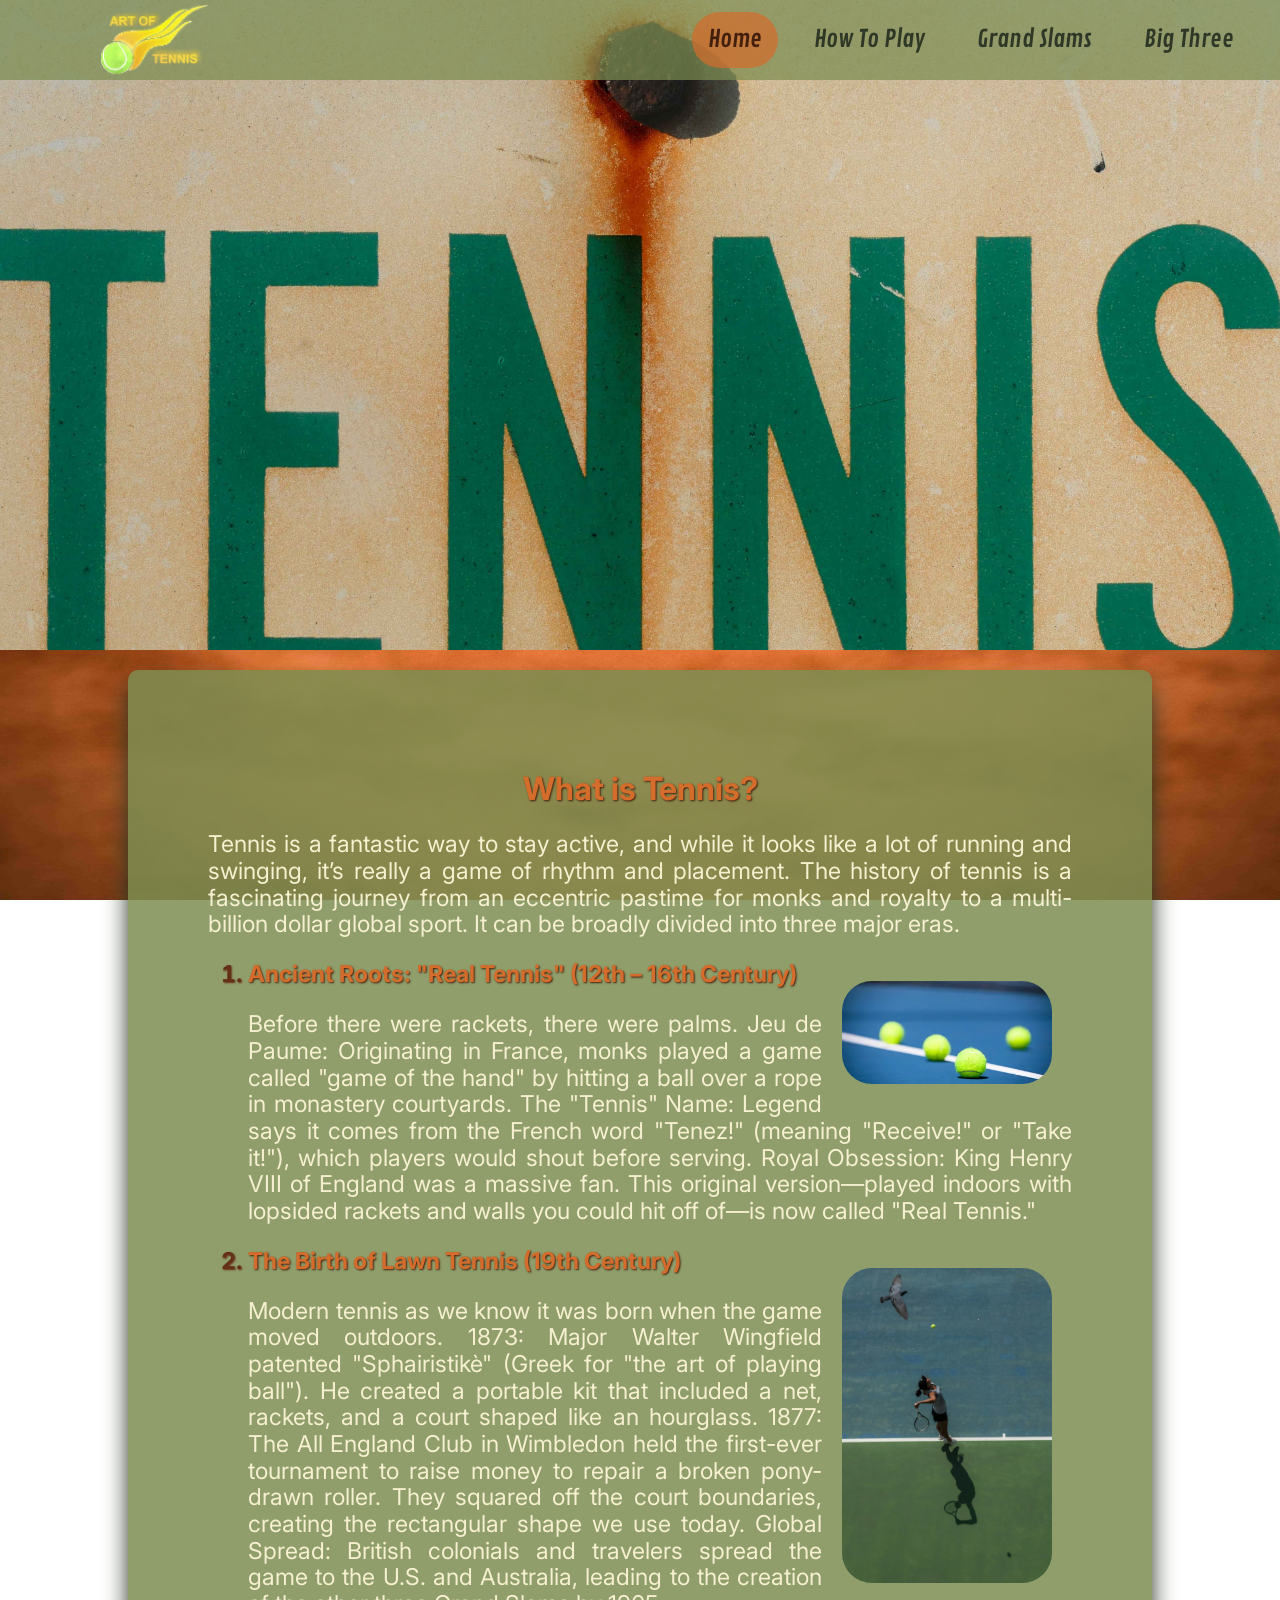
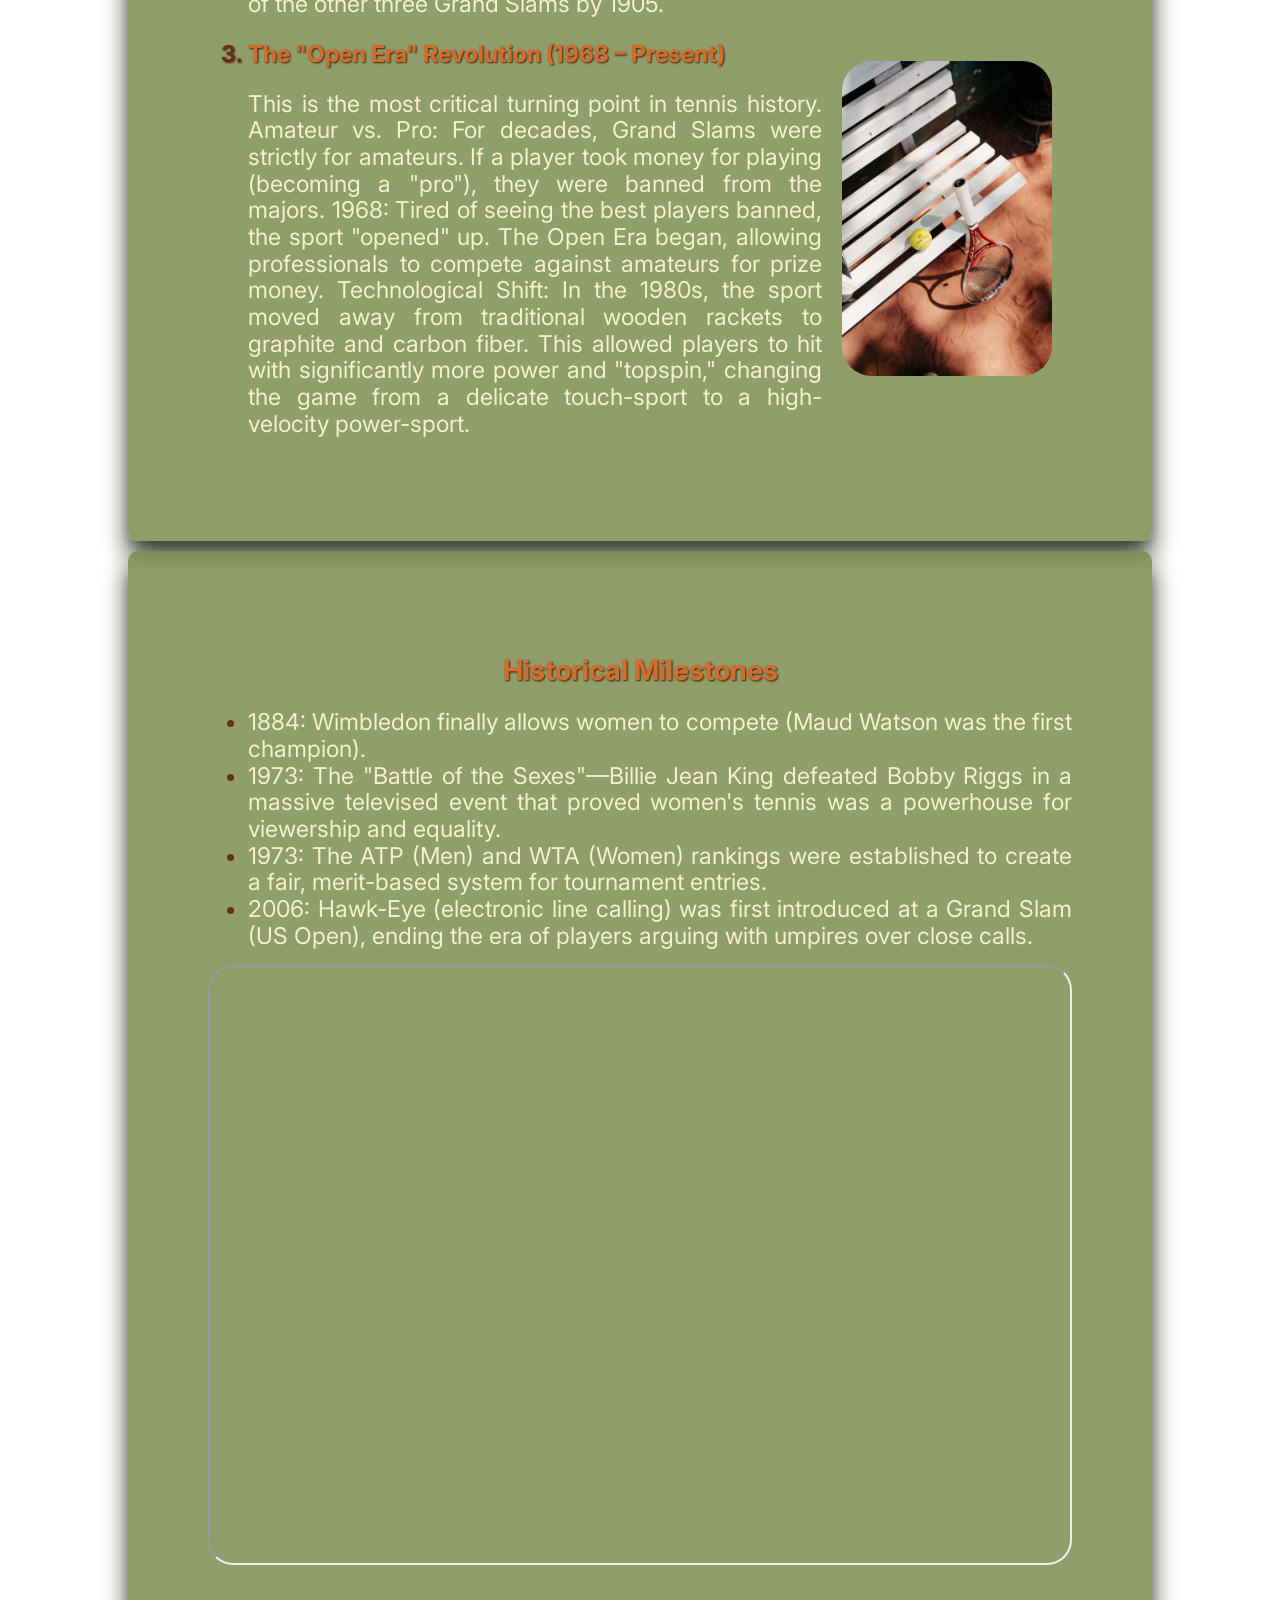
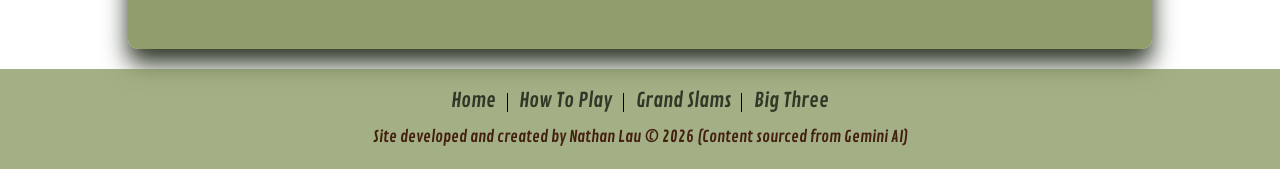
==== index.html @ 4ae300eb "changed my parallax images for index2, how to play and how to play2, changed the sizing of my logo a" ====
<!DOCTYPE html>
<html lang="en">
<head>
    <meta charset="UTF-8">
    <meta name="viewport" content="width=device-width, initial-scale=1.0">
    <title>Art of Tennis</title>
    <link rel="stylesheet" href="style.css">
    <link rel="stylesheet" href="normalize.css">
    <meta name="viewport" content="width=device-width, initial-scale=1">
<link rel="stylesheet" href="https://cdnjs.cloudflare.com/ajax/libs/font-awesome/4.7.0/css/font-awesome.min.css">
<script src="responsive_nav.js"></script>
</head>
<body>
<div class="parallax_index">
 <!-- This is my responsive navigation bar -->
<div class="topnav" id="myTopnav">
    <img src="images/art_of_tennis.png" title="Art of Tennis" alt="Art of Tennis">
  <a href="big_three.html">Big Three</a>
  <a href="grand_slam.html">Grand Slams</a>
  <a href="how_to_play.html">How To Play</a>
  <a href="index.html" class="active">Home</a>
  <a href="javascript:void(0);" class="icon" onclick="myFunction()">
    <i class="fa fa-bars"></i>
  </a>
</div>
</div>
<!-- This closes off my navigation bar -->
<div class="parallax_index2">
<div class="main_content">
    <h1>What is Tennis?</h1>

<p>Tennis is a fantastic way to stay active, and while it looks like a lot of running and swinging, it’s really a game of rhythm and placement. The history of tennis is a fascinating journey from an eccentric pastime for monks and royalty to a multi-billion dollar global sport. It can be broadly divided into three major eras.</p>

<ol>
<li><strong> Ancient Roots: "Real Tennis" (12th – 16th Century)</strong>
  <img src="images/tennis_balls.jpg" alt="clay tennis" title="clay tennis" class="float_right_img">
<p>Before there were rackets, there were palms.
Jeu de Paume: Originating in France, monks played a game called "game of the hand" by hitting a ball over a rope in monastery courtyards.
The "Tennis" Name: Legend says it comes from the French word "Tenez!" (meaning "Receive!" or "Take it!"), which players would shout before serving.
Royal Obsession: King Henry VIII of England was a massive fan. This original version—played indoors with lopsided rackets and walls you could hit off of—is now called "Real Tennis."</p></li>
<li><strong>The Birth of Lawn Tennis (19th Century)</strong>
  <img src="images/serving_with_bird_in_frame.jpg" alt="serving with bird in frame" title="serving with bird in frame" class="float_right_img">
<p>Modern tennis as we know it was born when the game moved outdoors.
1873: Major Walter Wingfield patented "Sphairistikè" (Greek for "the art of playing ball"). He created a portable kit that included a net, rackets, and a court shaped like an hourglass.
1877: The All England Club in Wimbledon held the first-ever tournament to raise money to repair a broken pony-drawn roller. They squared off the court boundaries, creating the rectangular shape we use today.
Global Spread: British colonials and travelers spread the game to the U.S. and Australia, leading to the creation of the other three Grand Slams by 1905.</p></li>
<li><strong>The "Open Era" Revolution (1968 – Present)</strong>
  <img src="images/tennis_racquet_on_bench.jpg" alt="tennis racquet on bench" title="tennis racquet on bench" class="float_right_img">
<p>This is the most critical turning point in tennis history.
Amateur vs. Pro: For decades, Grand Slams were strictly for amateurs. If a player took money for playing (becoming a "pro"), they were banned from the majors.
1968: Tired of seeing the best players banned, the sport "opened" up. The Open Era began, allowing professionals to compete against amateurs for prize money.
Technological Shift: In the 1980s, the sport moved away from traditional wooden rackets to graphite and carbon fiber. This allowed players to hit with significantly more power and "topspin," changing the game from a delicate touch-sport to a high-velocity power-sport.</p></li>
</ol>
</div>
<div class="main_content">
<h2>Historical Milestones</h2>
<ul>
<li>1884: Wimbledon finally allows women to compete (Maud Watson was the first champion).</li>
<li>1973: The "Battle of the Sexes"—Billie Jean King defeated Bobby Riggs in a massive televised event that proved women's tennis was a powerhouse for viewership and equality.</li>
<li>1973: The ATP (Men) and WTA (Women) rankings were established to create a fair, merit-based system for tournament entries.</li>
<li>2006: Hawk-Eye (electronic line calling) was first introduced at a Grand Slam (US Open), ending the era of players arguing with umpires over close calls.</li>
</ul>





<iframe src="https://www.youtube.com/embed/PWM6v7XLyeg?si=qbBlyLU2C3SnvTPN" title="YouTube video player" allow="accelerometer; autoplay; clipboard-write; encrypted-media; gyroscope; picture-in-picture; web-share" referrerpolicy="strict-origin-when-cross-origin" allowfullscreen></iframe>



</div>

<footer>
<!-- This is my footer -->
  <a href="index.html">Home </a>|
  <a href="how_to_play.html">How To Play </a>|
  <a href="grand_slam.html">Grand Slams </a>|
  <a href="big_three.html">Big Three</a>
  <p>Site developed and created by Nathan Lau &copy; 2026 (Content sourced from Gemini AI)</p>
  </footer>
  <!-- This closes off my footer -->
   </div>
</body>
</html>
---- style.css ----
@import url('https://fonts.googleapis.com/css2?family=Inter:ital,opsz,wght@0,14..32,100..900;1,14..32,100..900&display=swap');
@import url('https://fonts.googleapis.com/css2?family=Contrail+One&display=swap');


/* sets a margin on the body */
body {
  margin: 0;
}

/* sets a colour, aligns text to the centre and gives a text shadow */
h1,h2{
    color:  hsl(23, 66%, 50%);
    text-align: center;
    text-shadow: 1px 1px 2px #431F0e;
}

/* colours the p and li tags and sizes them */
p,li{
  color: hsl(51, 69%, 89%);
  font-size: clamp(1rem, calc(1.5vw + 0.25rem), 1.5rem);
}

/* sets the size of h1 tags */
h1{
  font-size: clamp(2rem, calc(2vw + 0.75rem), 2.25rem);
}

/* sets the size of h2 tags */
h2{
  font-size: clamp(1.5rem, calc(1.75vw + 0.5rem), 1.75rem);
}

/* sets a colour and gives a text shadow */
strong{
  color:  hsl(23, 66%, 50%);
  text-shadow: 1px 1px 2px #431F0e;
}
 
/* Marker selects only the numbers/dots and styles them */
li::marker {
  font-weight: bold;
  color:  hsl(19, 63%, 24%);
  text-shadow: 1px 1px 2px hsl(19, 63%, 24%); 
}

/* floats the img to the right and sets a height, width, border radius and padding */
.float_right_img{
  float: right;
  height: auto;
  width: 250px;
  border-radius: 50px;
  padding: 20px;
}

/* top parallax on the page */
.parallax_how_to_play {
  /* The image used */
  background-image: url("images/tennis_ball_on_clay.jpg");

  /* Set a specific height */
  height: 900px; 

  /* Create the parallax scrolling effect */
  background-attachment: fixed;
  background-position: center;
  background-repeat: no-repeat;
  background-size: cover;
}

/* parallax behind the main content */
.parallax_how_to_play2 {
  /* The image used */
  background-image: url("images/clay_courts.jpg");

  /* Set a specific height */
  min-height: 800px; 

  /* Create the parallax scrolling effect */
  background-attachment: fixed;
  background-position: center;
  background-repeat: no-repeat;
  background-size: cover;
  padding-top: 20px;
}

/* top parallax on the page */
.parallax_index {
  /* The image used */
  background-image: url("images/tennis.jpg");

  /* Set a specific height */
  height: 900px; 

  /* Create the parallax scrolling effect */
  background-attachment: fixed;
  background-position: center;
  background-repeat: no-repeat;
  background-size: cover;
}

/* parallax behind the main content */
.parallax_index2 {
  /* The image used */
  background-image: url("images/clay_tennis.jpg");

  /* Set a specific height */
  min-height: 800px; 

  /* Create the parallax scrolling effect */
  background-attachment: fixed;
  background-position: center;
  background-repeat: no-repeat;
  background-size: cover;
  padding-top: 20px;
}

/* the main content, sets a width, font, padding, box shadow, margin */
.main_content{
    width: 80%;
    font-family: "Inter", sans-serif;
    box-sizing: border-box;
   	max-width: 1114px; 
    overflow: hidden;
    padding: min(5em, 8%);
    background-color: hsl(77, 27%, 44%, 0.85);
    box-shadow: #2f3827 0px 15px 25px, rgba(0, 0, 0, 0.05) 0px 5px 10px;
    border-radius: 10px;
    text-align: justify;
    margin: auto;
    margin-bottom: 10px;
}

/* My navigation bar */
.topnav {
  overflow: hidden;
  padding: 0px 20px 0px 0px;
  background-color: hsl(77, 27%, 44%, 0.7);
}

/* my hyperlinks in my navigation bar which have font size, padding, borders */
.topnav a {
  float: right;
  display: block;
  color: #2f3827;
  text-align: center;
  padding: 14px 16px;
  text-decoration: none;
  font-size: 24px;
  margin: 12px 10px;
  border-radius: 30px;
  font-family: "Contrail One", sans-serif;
}

/* changes the background colour of the nav bar links and colour of the text when hovered over */
.topnav a:hover {
  background-color: hsl(213, 78%, 72%, 0.7);
  color: #10234a;
}

/* changes the background colour of the nav bar links and colour of the text when being the current tab the user is on */
.topnav a.active {
  background-color: hsl(23, 66%, 50%, 0.7);
  color: #431F0e;
}

.topnav .icon {
  display: none;
}

/* my logo */
.topnav img{
    float: left;
    height: 80px;
    width: auto;
    padding: 1px 0px 1px 0px;
    margin: 0% 0% 0% 8%;
}

/* my footer which contains hyperlinks and text */
footer{
    text-align: center;
    font-size: 20px;
    padding: 20px;
    height: 100px;
    background-color: hsl(77, 27%, 44%, 0.7);
    margin-top: 20px;
}

/* colours my hyperlinks and removes the underline */
footer a{
    color: #2f3827;
    text-decoration: none;
    padding: 5px;
    font-family: "Contrail One", sans-serif;
}

/* makes the hyperlinks display differently when hovered over */
footer a:hover{
    color: #10234a;
    background-color: hsl(213, 78%, 72%, 0.7);
    border-radius: 25px;
}

/* changes the colour of the p tags in the footer */
footer p{
    font-size: 16px;
    color: #431f0e;
    font-family: "Contrail One", sans-serif;
}

/* sets the width and height of my iframes */
iframe{
    width: 100%;
    height: 600px;
    border-radius: 25px;
}

* {box-sizing:border-box}

/* Slideshow container */
.slideshow-container {
  width: 100%;
  position: relative;
  margin: auto;
}

/* sets height and width of my image slideshow */
.slideshow-container img{
  height: 600px;
  width: 100%;
  object-fit: cover;
}

/* Hide the images by default */
.mySlides {
  display: none;
}

/* Next & previous buttons */
.prev, .next {
  cursor: pointer;
  position: absolute;
  top: 50%;
  width: auto;
  margin-top: -22px;
  padding: 16px;
  color: white;
  font-weight: bold;
  font-size: 18px;
  transition: 0.6s ease;
  border-radius: 0 3px 3px 0;
  user-select: none;
}

/* Position the "next button" to the right */
.next {
  right: 0;
  border-radius: 3px 0 0 3px;
}

/* On hover, add a black background color with a little bit see-through */
.prev:hover, .next:hover {
  background-color: rgba(0,0,0,0.8);
}

/* Caption text */
.text {
  color: #f2f2f2;
  font-size: 15px;
  padding: 8px 12px;
  position: absolute;
  bottom: 8px;
  width: 100%;
  text-align: center;
}

/* Number text (1/3 etc) */
.numbertext {
  color: #f2f2f2;
  font-size: 12px;
  padding: 8px 12px;
  position: absolute;
  top: 0;
}

/* The dots/bullets/indicators */
.dot {
  cursor: pointer;
  height: 15px;
  width: 15px;
  margin: 0 2px;
  background-color: #bbb;
  border-radius: 50%;
  display: inline-block;
  transition: background-color 0.6s ease;
}

.active, .dot:hover {
  background-color: #717171;
}

/* Fading animation */
.fade {
  animation-name: fade;
  animation-duration: 1.5s;
}

@keyframes fade {
  from {opacity: .4}
  to {opacity: 1}
}

@media screen and (max-width: 1500px) and (min-width: 1400px){
  /* makes the top parallax smaller to show the word tennis on a smaller screen */
.parallax_index{
  width: 100%;
  height: 800px;
  background-position: top;
  background-size: contain;
  background-repeat: no-repeat;
}

}

@media screen and (max-width: 1400px) and (min-width: 1000px){
  /* makes the top parallax smaller to show the word tennis on a smaller screen */
  .parallax_index{
  width: 100%;
  height: 650px;
  background-position: top;
  background-size: contain;
  background-repeat: no-repeat;
}

}

@media screen and (max-width: 1000px) and (min-width: 800px){
  /* makes the iframe smaller to fit on a smaller screen */
    iframe{
        width: 100%;
        height: 600px;
    }
    /* makes the top parallax smaller to show the word tennis on a smaller screen */
    .parallax_index{
  width: 100%;
  height: 500px;
  background-position: top;
  background-size: contain;
  background-repeat: no-repeat;
}

/* Changes the sizing of the images */
.float_right_img{
  float: right;
  height: auto;
  width: 200px;
  border-radius: 25px;
  padding: 10px;
}
}

@media screen and (max-width: 800px) {
      /* This makes room for the logo at the top */
.topnav a:first-of-type{
    margin-top: 100px;
}
  .topnav.responsive {position: relative;}
  .topnav.responsive .icon {
    position: absolute;
    right: 0;
    top: 0;
  }
  .topnav a:not(:first-child) {display: none;}
  .topnav a.icon {
    float: right;
    display: block;
  }
  .topnav.responsive a {
    float: none;
    display: block;
    text-align: left;
  }
  
  /* lines up the logo with hyperlinks in hamburger menu */
  .topnav img{
    margin: 2%;
}

/* makes the iframe smaller to fit on a smaller screen */
iframe{
    width: 100%;
    height: 300px;
}

/* makes the top parallax smaller to show the word tennis on a smaller screen */
.parallax_index{
  width: 100%;
  height: 350px;
  background-position: top;
  background-size: contain;
  background-repeat: no-repeat;
}

/* makes the top parallax smaller to show on a smaller screen */
.parallax_how_to_play{
  width: 100%;
  height: 350px;
  background-position: top;
  background-size: contain;
  background-repeat: no-repeat;
}

/* Changes the sizing of the images */
.float_right_img{
  float: right;
  height: auto;
  width: 150px;
  border-radius: 25px;
  padding: 10px;
}
}
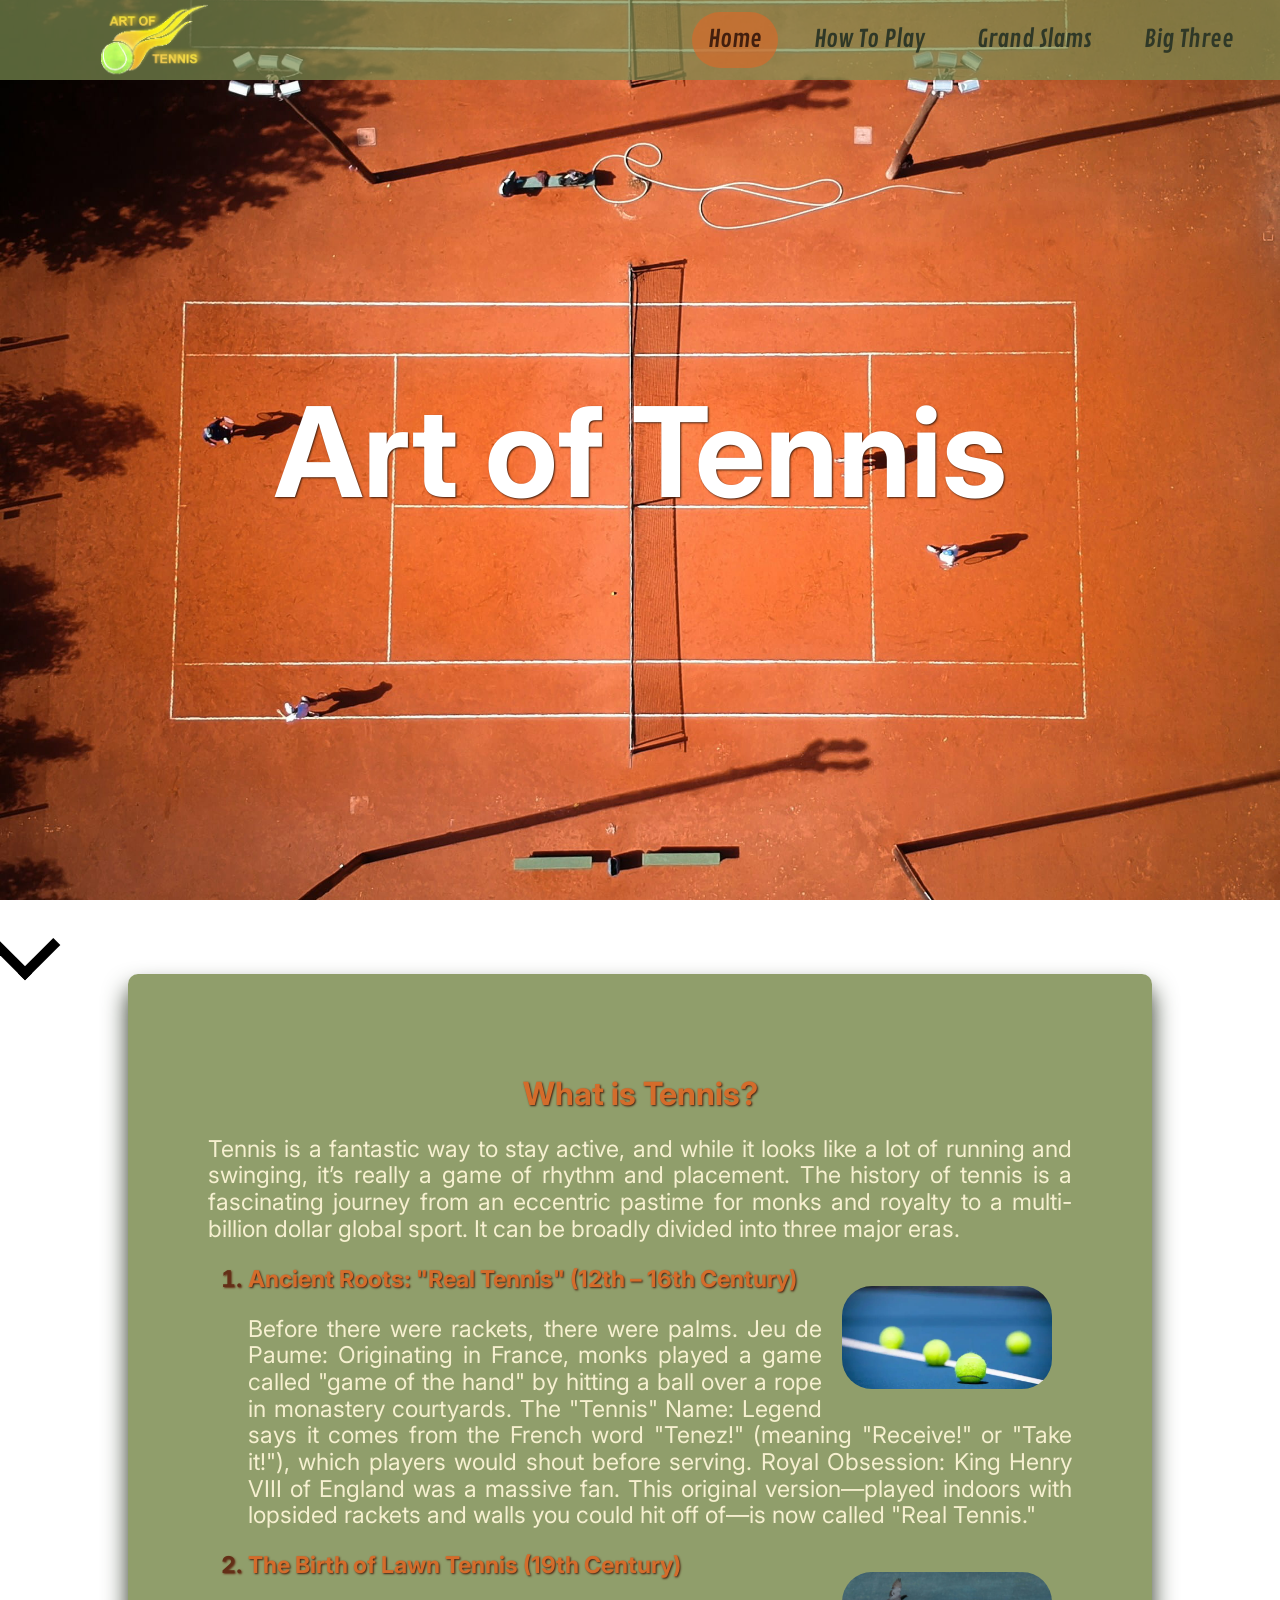
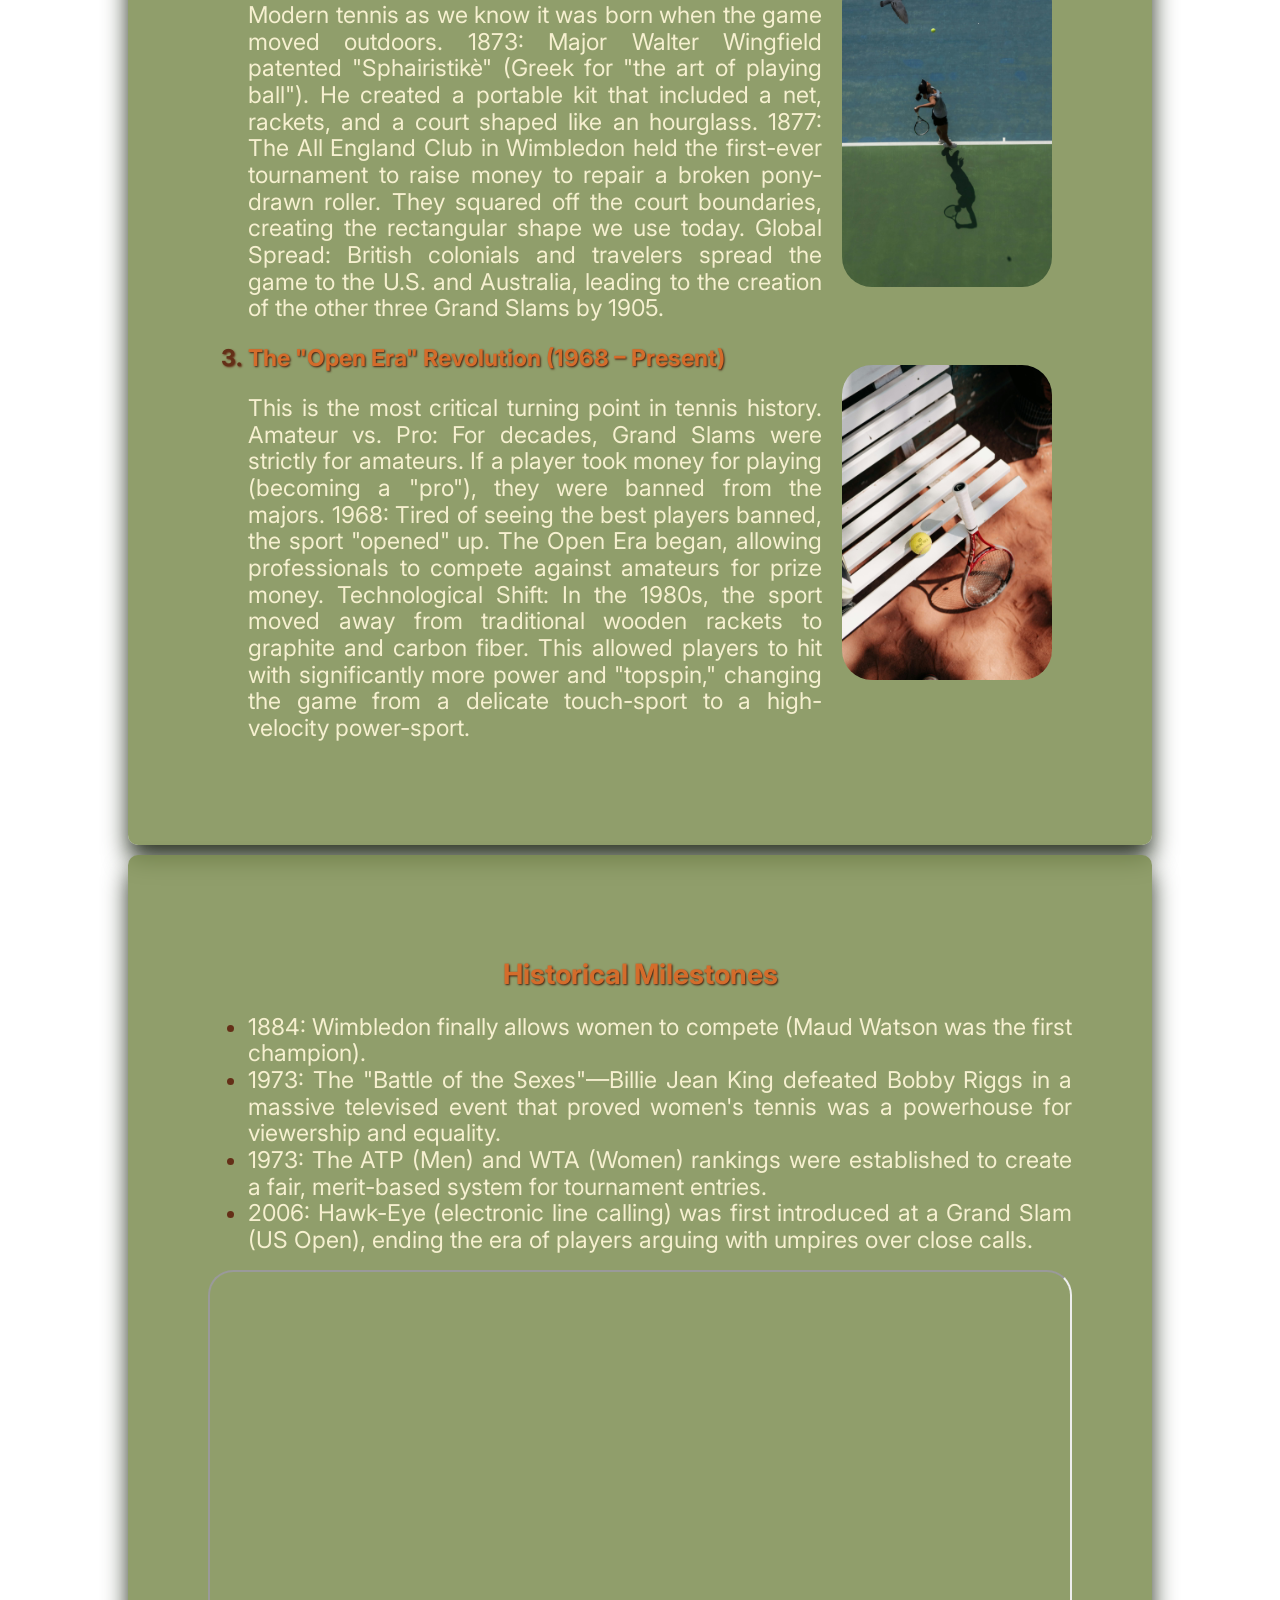
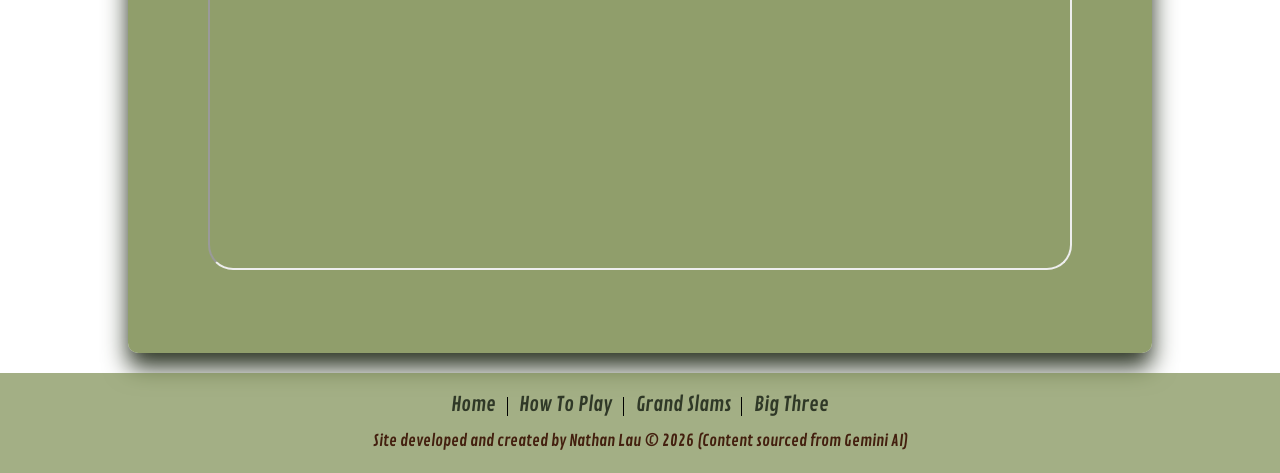
==== commit f330c339: "changed index top parallax, added text over both top parallaxes, added a downwards arrow but needs t" ====
--- a/index.html
+++ b/index.html
@@ -23,10 +23,13 @@
     <i class="fa fa-bars"></i>
   </a>
 </div>
+<div class="parallax_text_art_of_tennis"><h1>Art of Tennis</h1></div>
 </div>
 <!-- This closes off my navigation bar -->
 <div class="parallax_index2">
+   <i class="arrow down"></i>
 <div class="main_content">
+ 
     <h1>What is Tennis?</h1>
 
 <p>Tennis is a fantastic way to stay active, and while it looks like a lot of running and swinging, it’s really a game of rhythm and placement. The history of tennis is a fascinating journey from an eccentric pastime for monks and royalty to a multi-billion dollar global sport. It can be broadly divided into three major eras.</p>
--- a/style.css
+++ b/style.css
@@ -5,6 +5,18 @@
 /* sets a margin on the body */
 body {
   margin: 0;
+}
+
+.arrow {
+  border: solid black;
+  border-width: 0 10px 10px 0;
+  display: inline-block;
+  padding: 20px;
+}
+
+.down {
+  transform: rotate(45deg);
+  -webkit-transform: rotate(45deg);
 }
 
 /* sets a colour, aligns text to the centre and gives a text shadow */
@@ -83,10 +95,19 @@
   padding-top: 20px;
 }
 
+.parallax_text_how_to_play h1{
+  font-size: 175px;
+  color: white;
+  font-family: "Inter", sans-serif;
+  margin: auto;
+  padding: 250px;
+  width: 100%;
+}
+
 /* top parallax on the page */
 .parallax_index {
   /* The image used */
-  background-image: url("images/tennis.jpg");
+  background-image: url("images/multiple_clay_courts.jpg");
 
   /* Set a specific height */
   height: 900px; 
@@ -112,6 +133,15 @@
   background-repeat: no-repeat;
   background-size: cover;
   padding-top: 20px;
+
+}
+.parallax_text_art_of_tennis h1{
+  font-size: 175px;
+  color: white;
+  font-family: "Inter", sans-serif;
+  margin-top: 50px;
+  padding: 265px;
+  width: 100%;
 }
 
 /* the main content, sets a width, font, padding, box shadow, margin */
@@ -310,26 +340,20 @@
   to {opacity: 1}
 }
 
-@media screen and (max-width: 1500px) and (min-width: 1400px){
-  /* makes the top parallax smaller to show the word tennis on a smaller screen */
-.parallax_index{
-  width: 100%;
-  height: 800px;
-  background-position: top;
-  background-size: contain;
-  background-repeat: no-repeat;
-}
-
-}
-
 @media screen and (max-width: 1400px) and (min-width: 1000px){
-  /* makes the top parallax smaller to show the word tennis on a smaller screen */
-  .parallax_index{
-  width: 100%;
-  height: 650px;
-  background-position: top;
-  background-size: contain;
-  background-repeat: no-repeat;
+
+  /* makes the text in the top parallax smaller to show on a smaller screen */
+.parallax_text_art_of_tennis h1{
+  font-size: 125px;
+  margin-top: 50px;
+  padding: 250px;
+}
+
+/* makes the text in the top parallax smaller to show on a smaller screen */
+.parallax_text_how_to_play h1{
+  font-size: 125px;
+  margin-top: 50px;
+  padding: 250px;
 }
 
 }
@@ -340,13 +364,12 @@
         width: 100%;
         height: 600px;
     }
-    /* makes the top parallax smaller to show the word tennis on a smaller screen */
-    .parallax_index{
-  width: 100%;
-  height: 500px;
-  background-position: top;
-  background-size: contain;
-  background-repeat: no-repeat;
+
+    /* makes the text in the top parallax smaller to show on a smaller screen */
+    .parallax_text_art_of_tennis h1{
+  font-size: 100px;
+  margin-top: 50px;
+  padding: 250px;
 }
 
 /* Changes the sizing of the images */
@@ -356,6 +379,13 @@
   width: 200px;
   border-radius: 25px;
   padding: 10px;
+}
+
+/* makes the text in the top parallax smaller to show on a smaller screen */
+.parallax_text_how_to_play h1{
+  font-size: 100px;
+  margin-top: 50px;
+  padding: 250px;
 }
 }
 
@@ -404,7 +434,7 @@
 /* makes the top parallax smaller to show on a smaller screen */
 .parallax_how_to_play{
   width: 100%;
-  height: 350px;
+  height: 400px;
   background-position: top;
   background-size: contain;
   background-repeat: no-repeat;
@@ -418,4 +448,18 @@
   border-radius: 25px;
   padding: 10px;
 }
+
+/* makes the text in the top parallax smaller to show on a smaller screen */
+.parallax_text_art_of_tennis h1{
+  font-size: 75px;
+  margin-top: 50px;
+  padding: 50px;
+}
+
+/* makes the text in the top parallax smaller to show on a smaller screen */
+.parallax_text_how_to_play h1{
+  font-size: 75px;
+  margin-top: 50px;
+  padding: 50px;
+}
 }
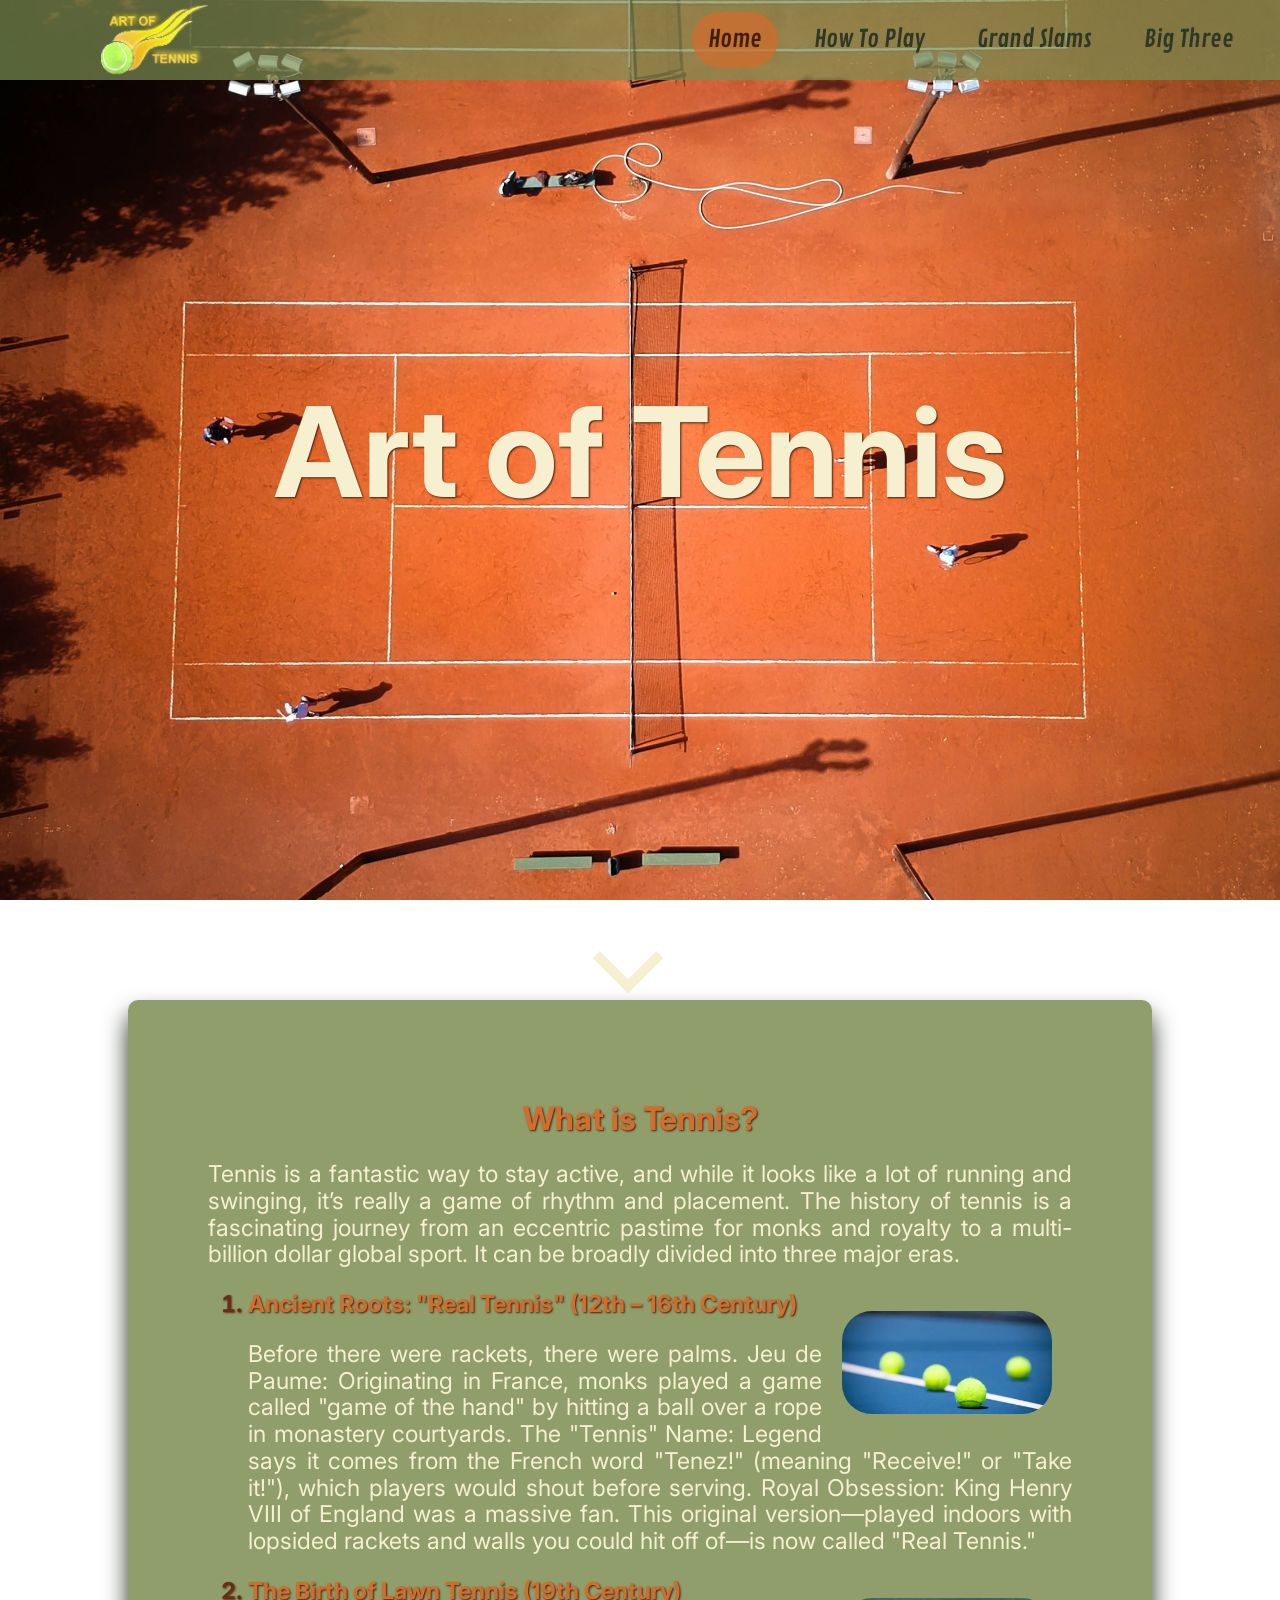
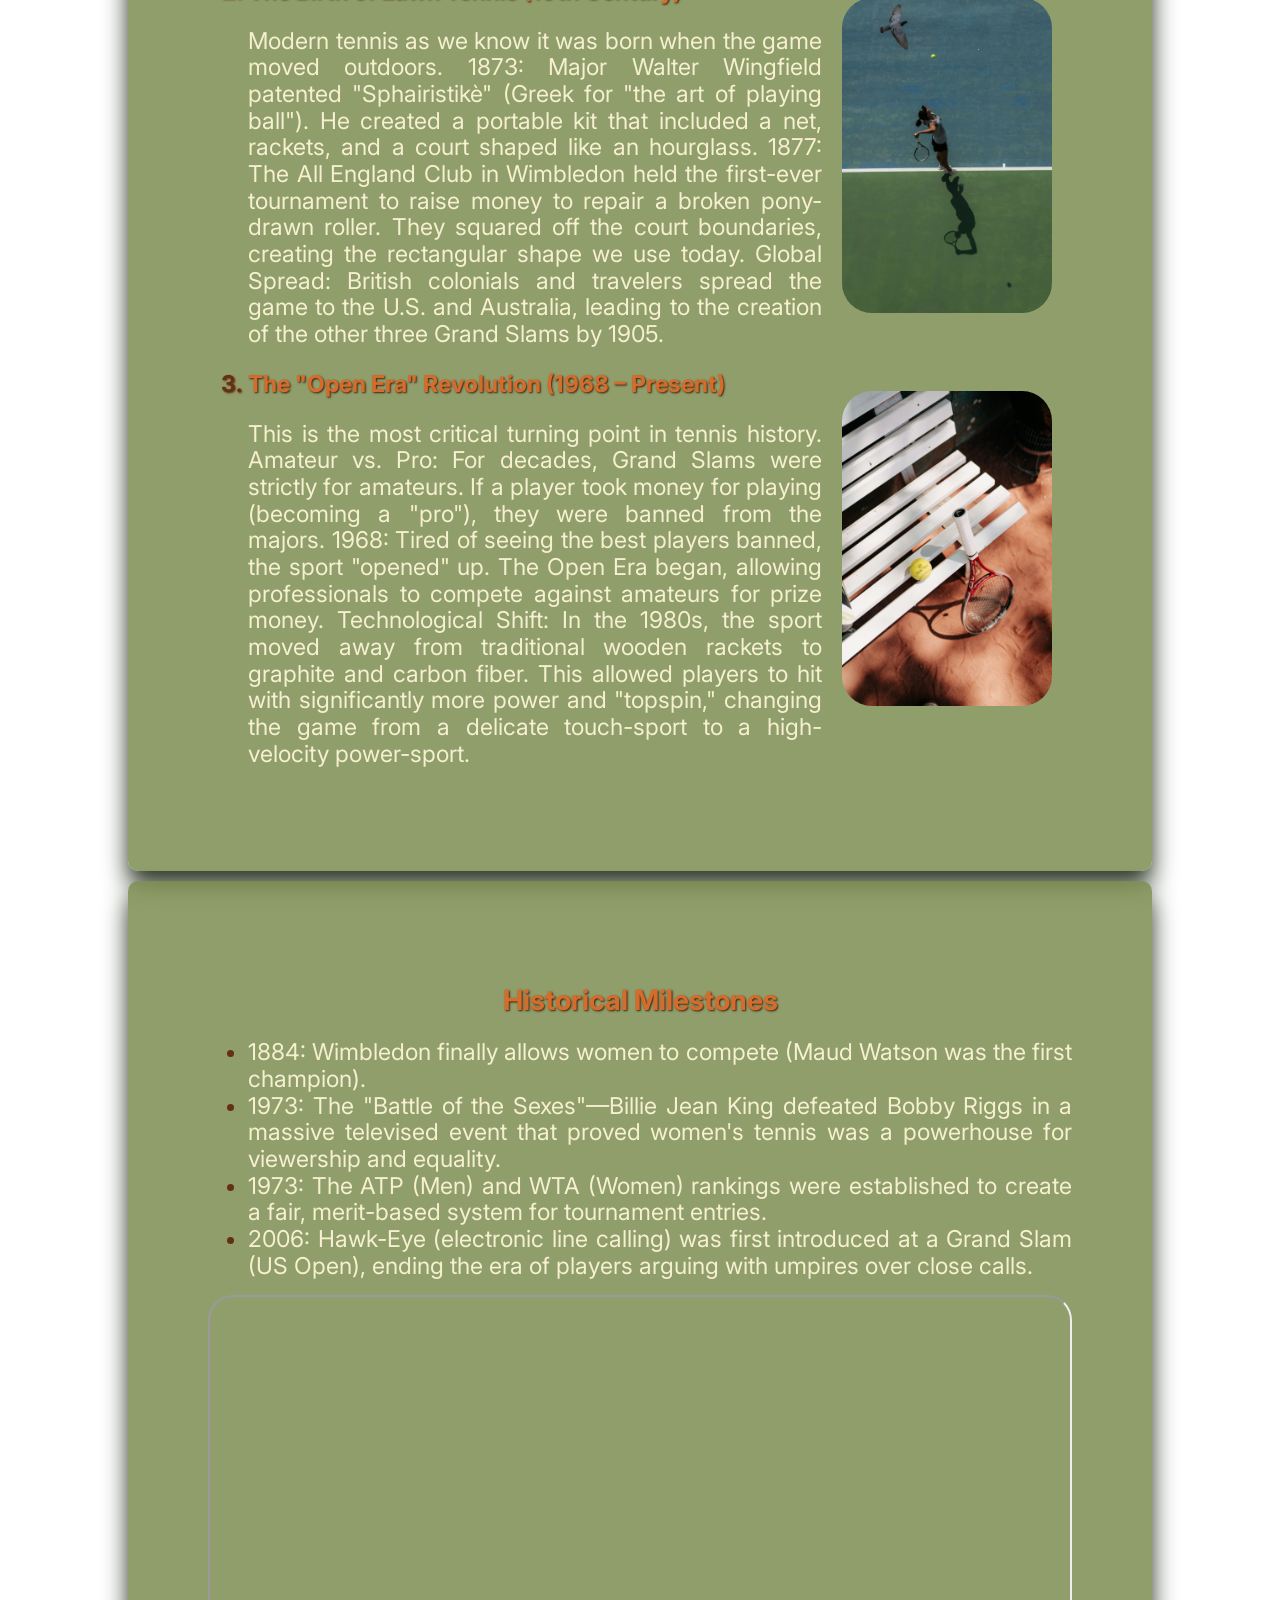
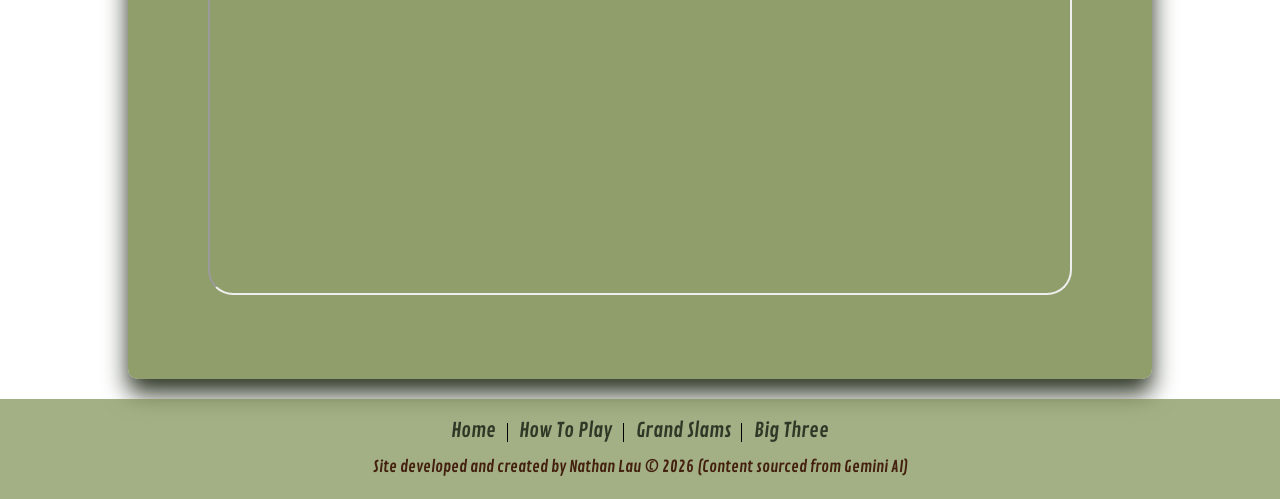
==== commit aaa306c4: "added image slideshow into media queries to shorten the height so it fits nicely on the page, also a" ====
--- a/index.html
+++ b/index.html
@@ -27,7 +27,7 @@
 </div>
 <!-- This closes off my navigation bar -->
 <div class="parallax_index2">
-   <i class="arrow down"></i>
+   <div class="arrow_down"><i class="arrow down"></i></div>
 <div class="main_content">
  
     <h1>What is Tennis?</h1>
--- a/style.css
+++ b/style.css
@@ -8,7 +8,7 @@
 }
 
 .arrow {
-  border: solid black;
+  border: solid hsl(51, 69%, 89%);
   border-width: 0 10px 10px 0;
   display: inline-block;
   padding: 20px;
@@ -17,6 +17,16 @@
 .down {
   transform: rotate(45deg);
   -webkit-transform: rotate(45deg);
+}
+
+/* sets width, padding, margin for the arrow pointing down and centres it*/
+.arrow_down{
+    width: 20%;
+    box-sizing: border-box;
+   	max-width: 100px; 
+    overflow: hidden;
+    padding: min(4em, 1%);
+    margin: auto;
 }
 
 /* sets a colour, aligns text to the centre and gives a text shadow */
@@ -97,7 +107,7 @@
 
 .parallax_text_how_to_play h1{
   font-size: 175px;
-  color: white;
+  color: hsl(51, 69%, 89%);
   font-family: "Inter", sans-serif;
   margin: auto;
   padding: 250px;
@@ -137,7 +147,7 @@
 }
 .parallax_text_art_of_tennis h1{
   font-size: 175px;
-  color: white;
+  color: hsl(51, 69%, 89%);
   font-family: "Inter", sans-serif;
   margin-top: 50px;
   padding: 265px;
@@ -259,6 +269,7 @@
   height: 600px;
   width: 100%;
   object-fit: cover;
+  border-radius: 25px;
 }
 
 /* Hide the images by default */
@@ -274,7 +285,7 @@
   width: auto;
   margin-top: -22px;
   padding: 16px;
-  color: white;
+  color: hsl(51, 69%, 89%);
   font-weight: bold;
   font-size: 18px;
   transition: 0.6s ease;
@@ -290,12 +301,12 @@
 
 /* On hover, add a black background color with a little bit see-through */
 .prev:hover, .next:hover {
-  background-color: rgba(0,0,0,0.8);
+  background-color: rgba(118, 116, 102, 0.8);
 }
 
 /* Caption text */
 .text {
-  color: #f2f2f2;
+  color: hsl(51, 69%, 89%);
   font-size: 15px;
   padding: 8px 12px;
   position: absolute;
@@ -306,7 +317,7 @@
 
 /* Number text (1/3 etc) */
 .numbertext {
-  color: #f2f2f2;
+  color: hsl(51, 69%, 89%);
   font-size: 12px;
   padding: 8px 12px;
   position: absolute;
@@ -319,7 +330,7 @@
   height: 15px;
   width: 15px;
   margin: 0 2px;
-  background-color: #bbb;
+  background-color: hsl(51, 69%, 89%);
   border-radius: 50%;
   display: inline-block;
   transition: background-color 0.6s ease;
@@ -462,4 +473,21 @@
   margin-top: 50px;
   padding: 50px;
 }
+
+/* sets height and width of my image slideshow on smaller screen */
+.slideshow-container img{
+  height: 350px;
+  width: 100%;
+  object-fit: cover;
+}
+
+/* sets width, padding, margin for the arrow pointing down and centres it*/
+.arrow_down{
+    width: 20%;
+    box-sizing: border-box;
+   	max-width: 80px; 
+    overflow: hidden;
+    padding: min(4em, 2%);
+    margin: auto;
+}
 }
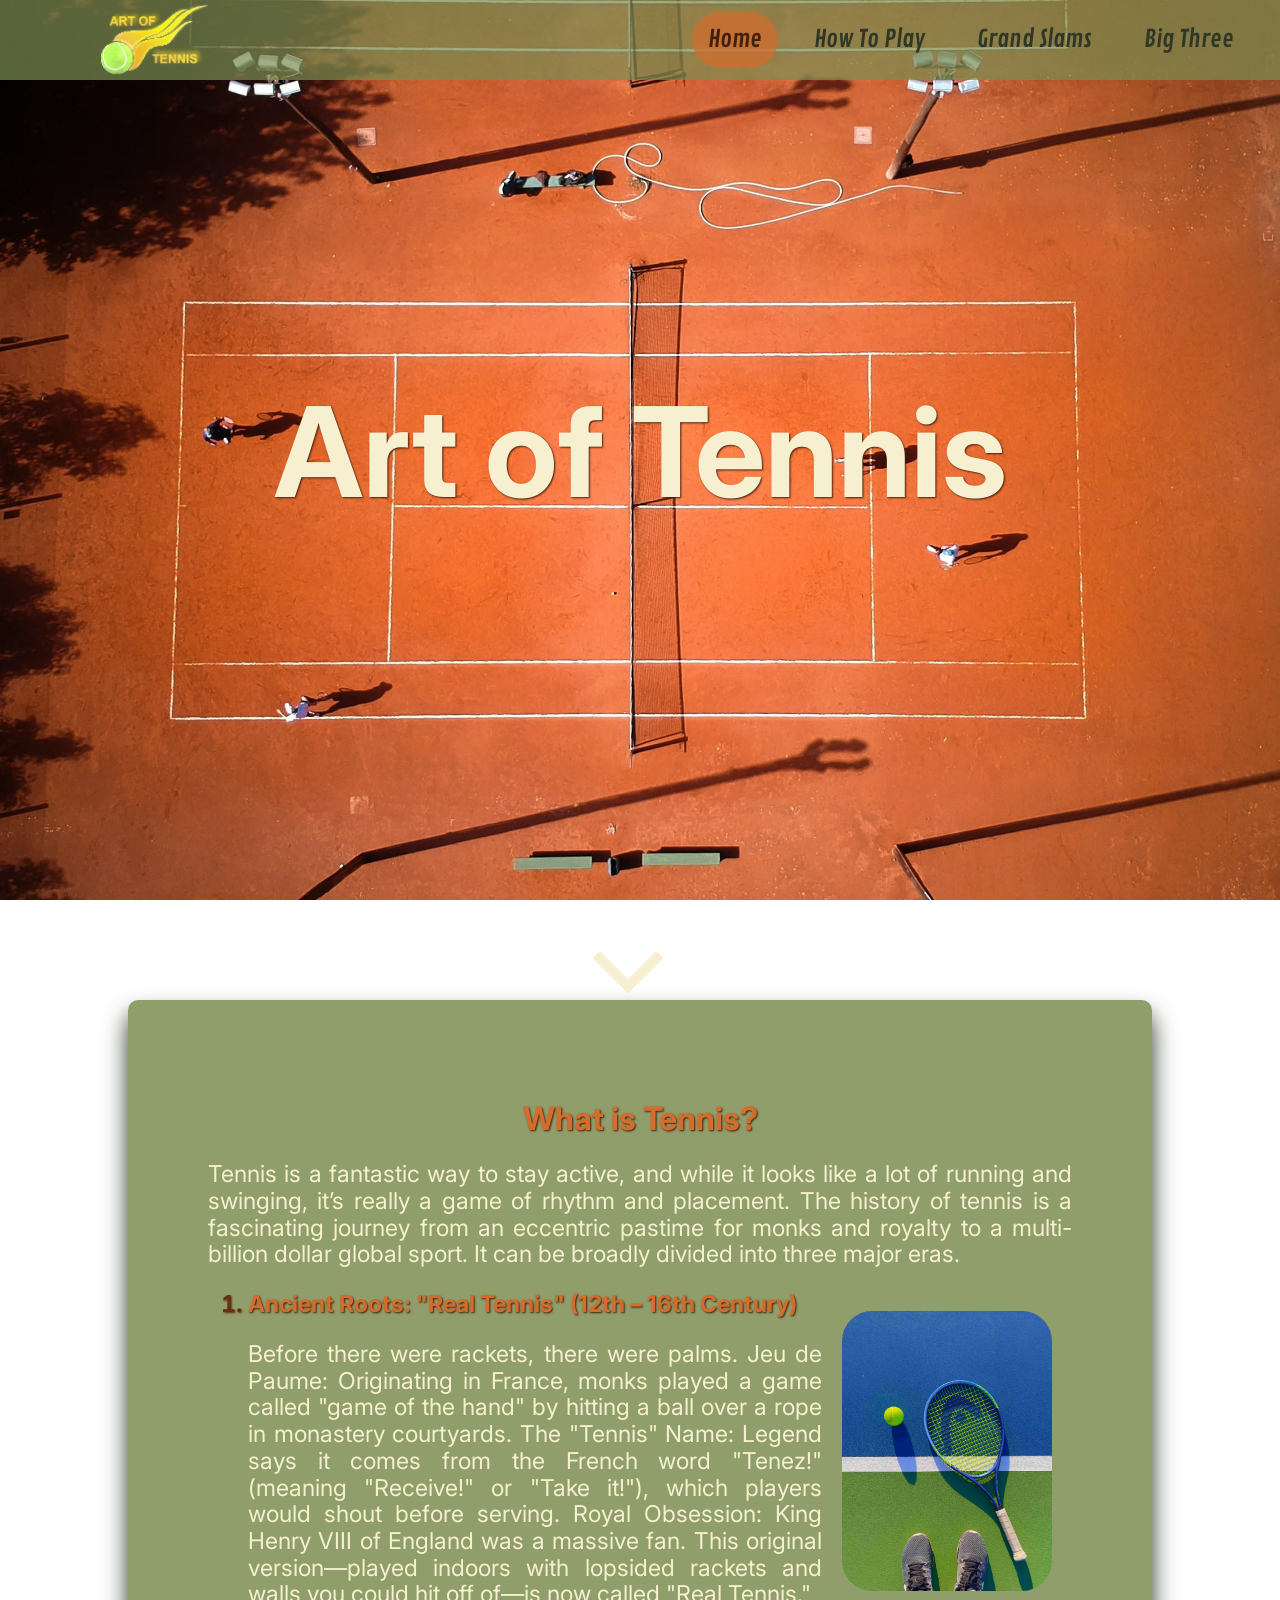
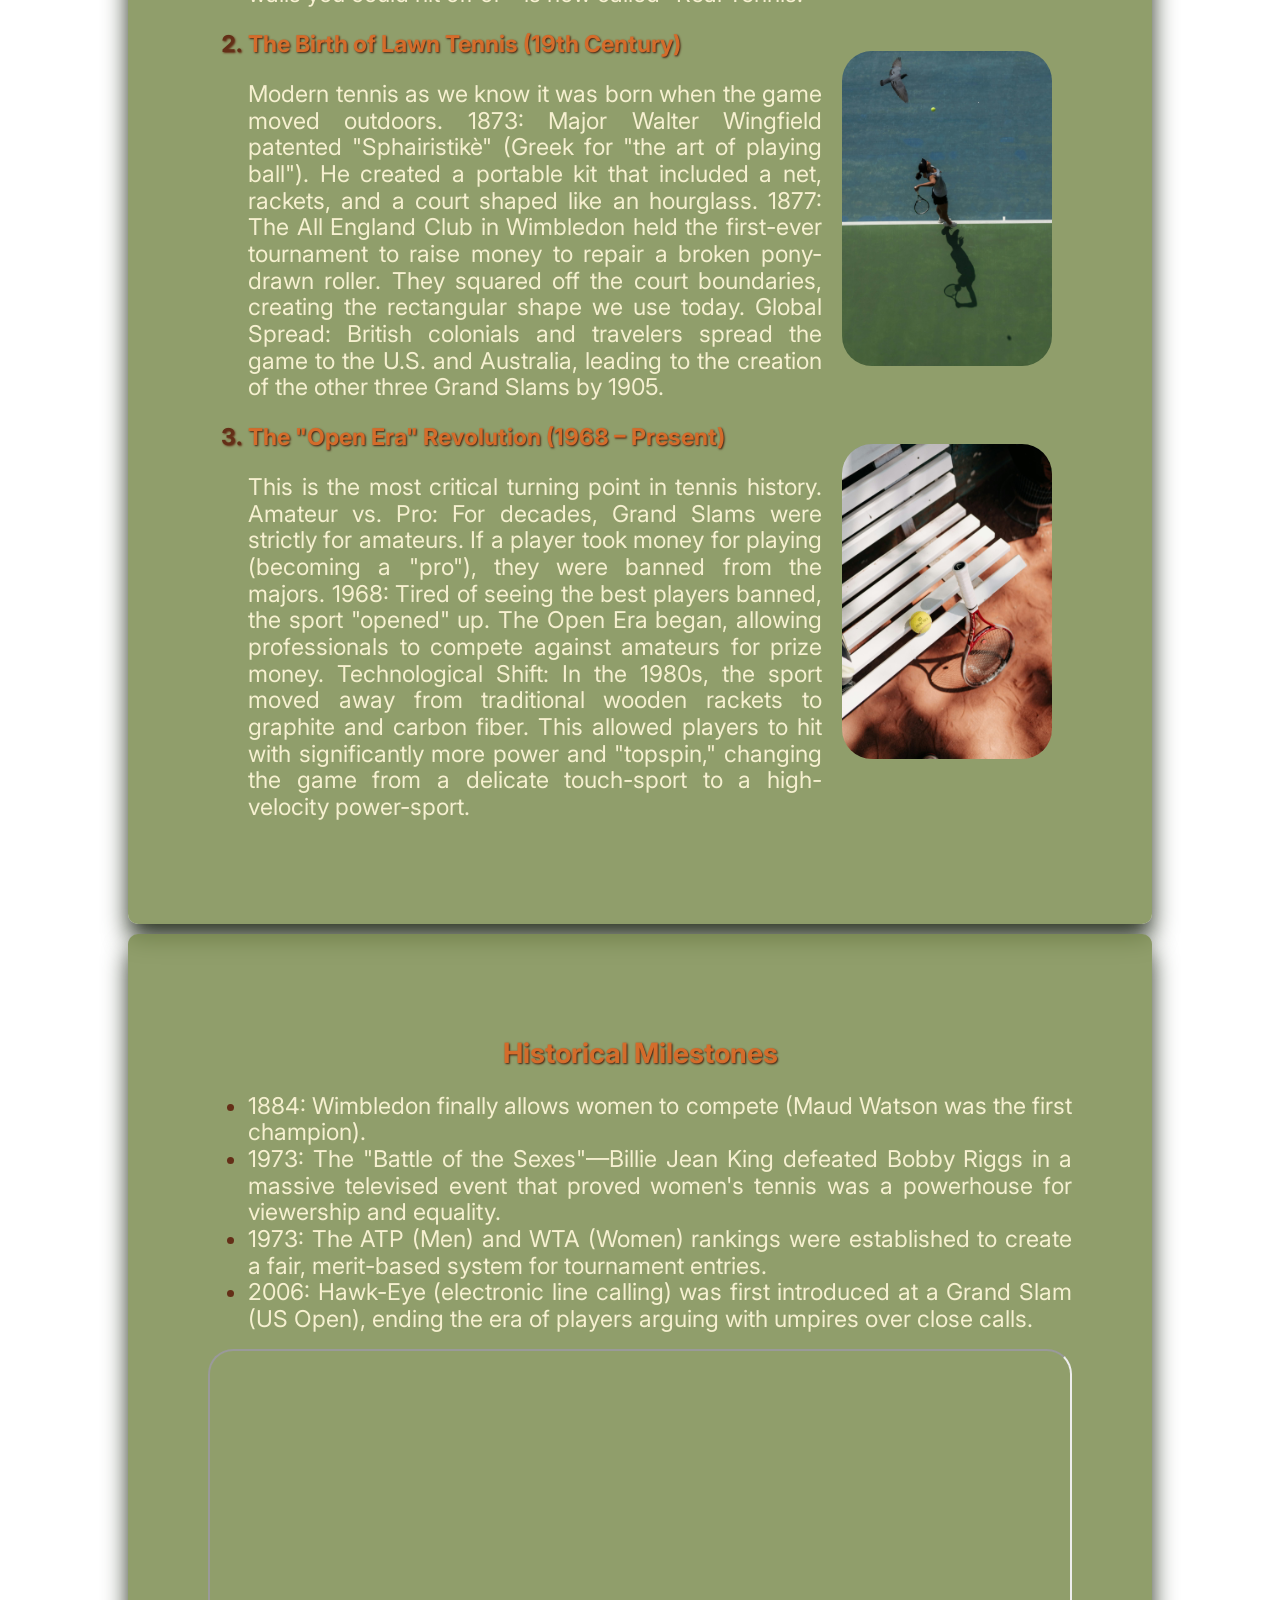
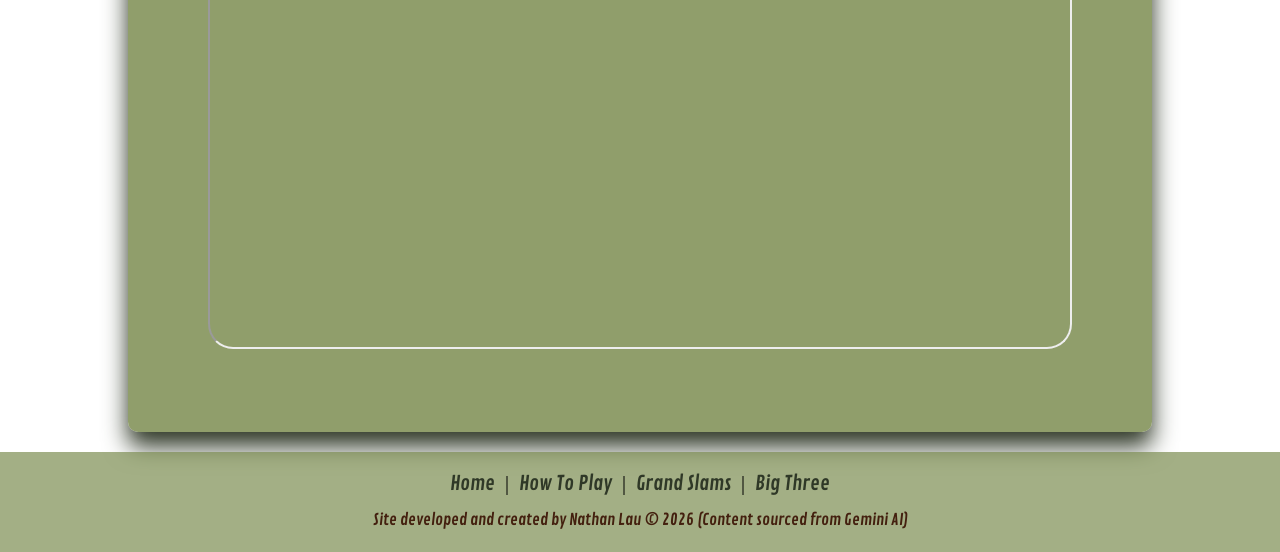
==== commit 27e228d9: "started coding my grand slam page and changed my footer to format better" ====
--- a/index.html
+++ b/index.html
@@ -36,7 +36,7 @@
 
 <ol>
 <li><strong> Ancient Roots: "Real Tennis" (12th – 16th Century)</strong>
-  <img src="images/tennis_balls.jpg" alt="clay tennis" title="clay tennis" class="float_right_img">
+  <img src="images/racquet_and_ball.jpg" alt="tennis racquet and ball" title="tennis racquet and ball" class="float_right_img">
 <p>Before there were rackets, there were palms.
 Jeu de Paume: Originating in France, monks played a game called "game of the hand" by hitting a ball over a rope in monastery courtyards.
 The "Tennis" Name: Legend says it comes from the French word "Tenez!" (meaning "Receive!" or "Take it!"), which players would shout before serving.
@@ -76,9 +76,9 @@
 
 <footer>
 <!-- This is my footer -->
-  <a href="index.html">Home </a>|
-  <a href="how_to_play.html">How To Play </a>|
-  <a href="grand_slam.html">Grand Slams </a>|
+  <a href="index.html">Home</a> |
+  <a href="how_to_play.html">How To Play</a> |
+  <a href="grand_slam.html">Grand Slams</a> |
   <a href="big_three.html">Big Three</a>
   <p>Site developed and created by Nathan Lau &copy; 2026 (Content sourced from Gemini AI)</p>
   </footer>
--- a/style.css
+++ b/style.css
@@ -75,6 +75,47 @@
 }
 
 /* top parallax on the page */
+.parallax_grand_slam {
+  /* The image used */
+  background-image: url("images/ball_on_hard_court.jpg");
+
+  /* Set a specific height */
+  height: 900px; 
+
+  /* Create the parallax scrolling effect */
+  background-attachment: fixed;
+  background-position: center;
+  background-repeat: no-repeat;
+  background-size: cover;
+}
+
+/* parallax behind the main content */
+.parallax_grand_slam2 {
+  /* The image used */
+  background-image: url("images/tennis_balls.jpg");
+
+  /* Set a specific height */
+  min-height: 800px; 
+
+  /* Create the parallax scrolling effect */
+  background-attachment: fixed;
+  background-position: center;
+  background-repeat: no-repeat;
+  background-size: cover;
+  padding-top: 20px;
+}
+
+/* text on top of the top parallax image */
+.parallax_text_grand_slam h1{
+  font-size: 150px;
+  color: hsl(51, 69%, 89%);
+  font-family: "Inter", sans-serif;
+  margin: auto;
+  padding: 250px;
+  width: 100%;
+}
+
+/* top parallax on the page */
 .parallax_how_to_play {
   /* The image used */
   background-image: url("images/tennis_ball_on_clay.jpg");
@@ -105,6 +146,7 @@
   padding-top: 20px;
 }
 
+/* text on top of the top parallax image */
 .parallax_text_how_to_play h1{
   font-size: 175px;
   color: hsl(51, 69%, 89%);
@@ -145,6 +187,8 @@
   padding-top: 20px;
 
 }
+
+/* text on top of the top parallax image */
 .parallax_text_art_of_tennis h1{
   font-size: 175px;
   color: hsl(51, 69%, 89%);
@@ -401,31 +445,59 @@
 }
 
 @media screen and (max-width: 800px) {
-      /* This makes room for the logo at the top */
-.topnav a:first-of-type{
-    margin-top: 100px;
-}
-  .topnav.responsive {position: relative;}
-  .topnav.responsive .icon {
+/* changes the topnav for phone view */
+  .topnav {
+    position: relative;
+    transition: max-height 1.5s cubic-bezier(0.4, 0, 0.2, 1); /* This creates the slide effect */
+    max-height: 80px;
+    overflow: hidden; 
+  }
+
+  /* when active/clicked */
+  .topnav.responsive {
+    max-height: 600px; 
+  }
+
+  /* ensures the links stack vertically and take up full width */
+  .topnav a:not(.icon) {
+    display: none; /* Hidden by default */
+  }
+
+  .topnav.responsive a:not(.icon) {
+    display: block;
+    float: none;
+    text-align: left;
+    padding: 15px 20px;
+    border-bottom: 1px solid rgba(0,0,0,0.1);
+    /* Fade the text in as the menu slides */
+    animation: fadeIn 1s ease forwards;
+  }
+
+  /* keep the hamburger icon in the top corner */
+  .topnav a.icon {
+    float: right;
+    display: block;
     position: absolute;
     right: 0;
     top: 0;
   }
-  .topnav a:not(:first-child) {display: none;}
-  .topnav a.icon {
-    float: right;
-    display: block;
-  }
-  .topnav.responsive a {
-    float: none;
-    display: block;
-    text-align: left;
-  }
-  
-  /* lines up the logo with hyperlinks in hamburger menu */
-  .topnav img{
-    margin: 2%;
-}
+
+  /* keep the logo visible at the top */
+  .topnav img {
+    margin: 10px 2%;
+    height: 60px; /* Slightly smaller for mobile */
+  }
+
+  /* fade animation for text */
+  @keyframes fadeIn {
+    from { opacity: 0; }
+    to { opacity: 1; }
+  }
+
+  /* adjust first link margin to not overlap logo */
+  .topnav.responsive a:first-of-type {
+    margin-top: 80px; 
+  }
 
 /* makes the iframe smaller to fit on a smaller screen */
 iframe{
@@ -436,7 +508,7 @@
 /* makes the top parallax smaller to show the word tennis on a smaller screen */
 .parallax_index{
   width: 100%;
-  height: 350px;
+  height: 400px;
   background-position: top;
   background-size: contain;
   background-repeat: no-repeat;
@@ -444,6 +516,15 @@
 
 /* makes the top parallax smaller to show on a smaller screen */
 .parallax_how_to_play{
+  width: 100%;
+  height: 400px;
+  background-position: top;
+  background-size: contain;
+  background-repeat: no-repeat;
+}
+
+/* makes the top parallax smaller to show on a smaller screen */
+.parallax_grand_slam{
   width: 100%;
   height: 400px;
   background-position: top;
@@ -469,6 +550,13 @@
 
 /* makes the text in the top parallax smaller to show on a smaller screen */
 .parallax_text_how_to_play h1{
+  font-size: 75px;
+  margin-top: 50px;
+  padding: 50px;
+}
+
+/* makes the text in the top parallax smaller to show on a smaller screen */
+.parallax_text_grand_slam h1{
   font-size: 75px;
   margin-top: 50px;
   padding: 50px;
@@ -490,4 +578,9 @@
     padding: min(4em, 2%);
     margin: auto;
 }
+
+/* class added by JS to hide the text that sits on my parallax images */
+.hidden-h1 {
+  opacity: 0 !important;
+}
 }
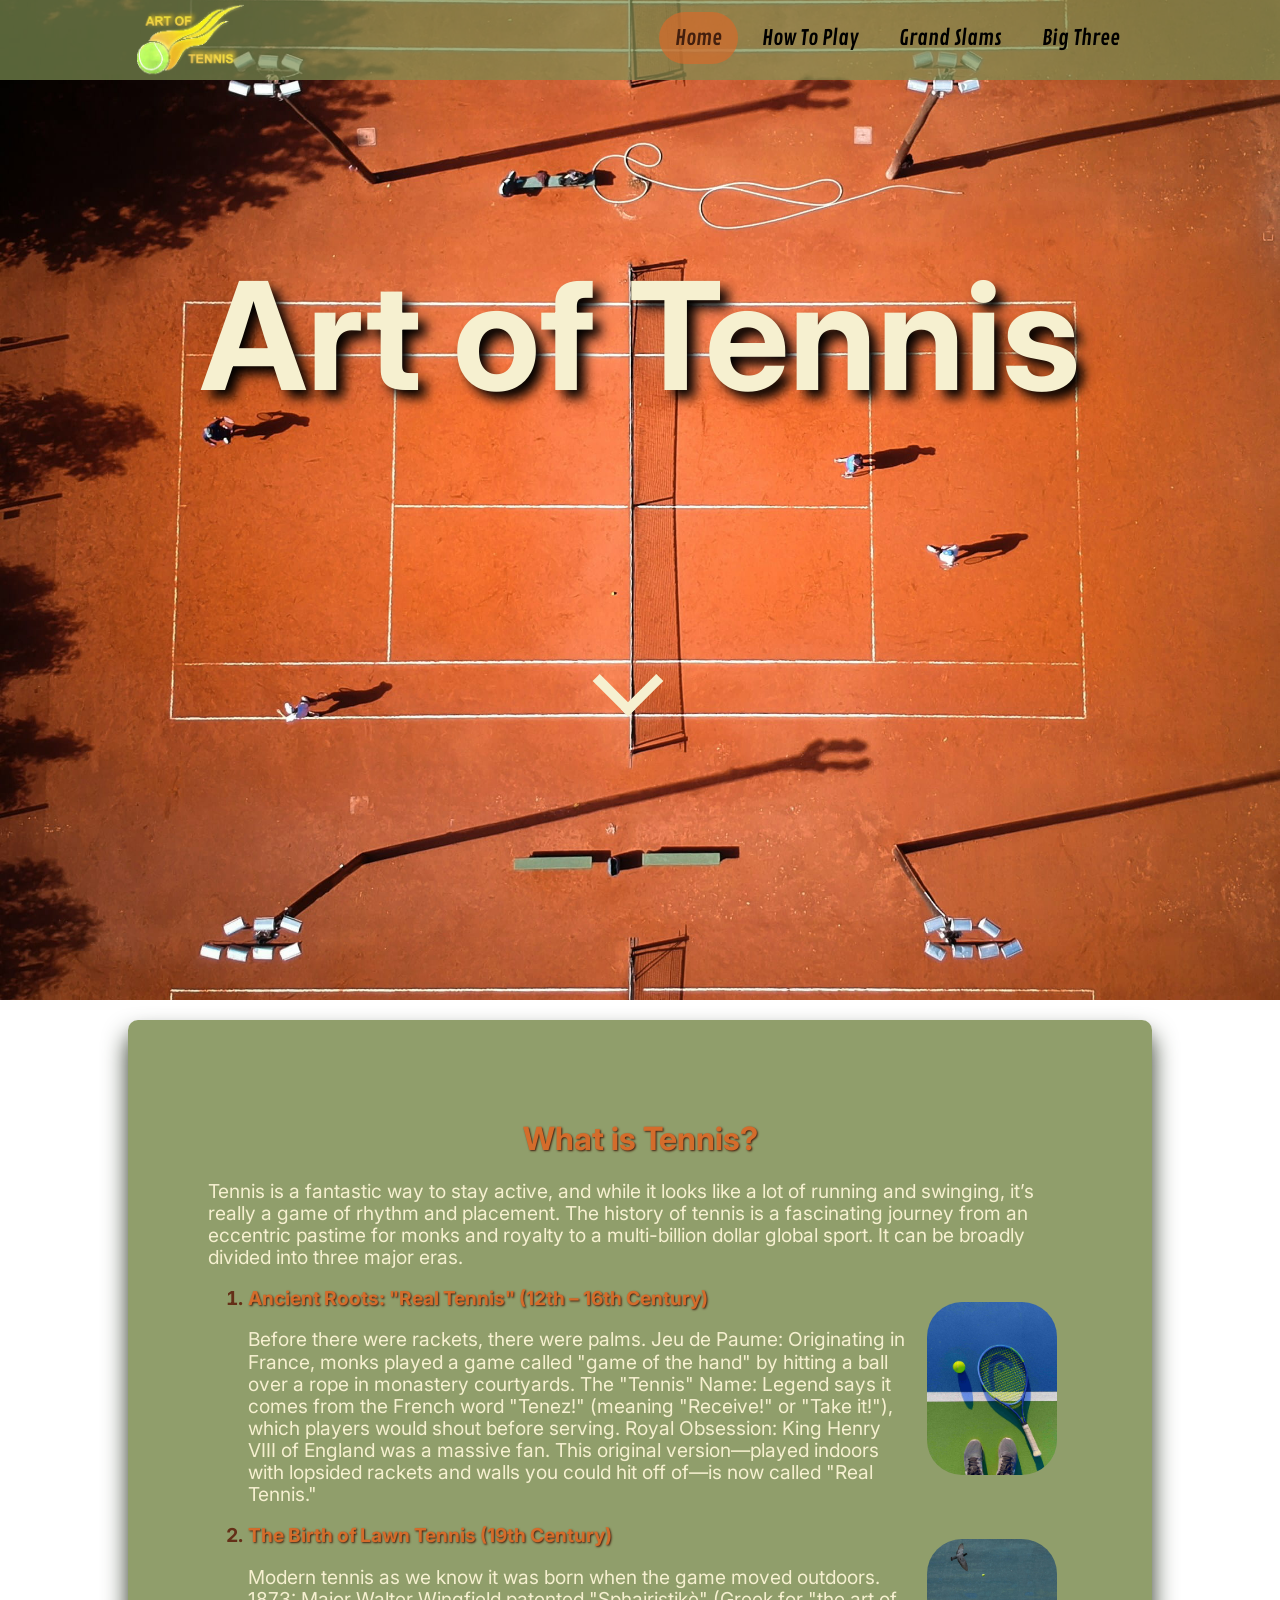
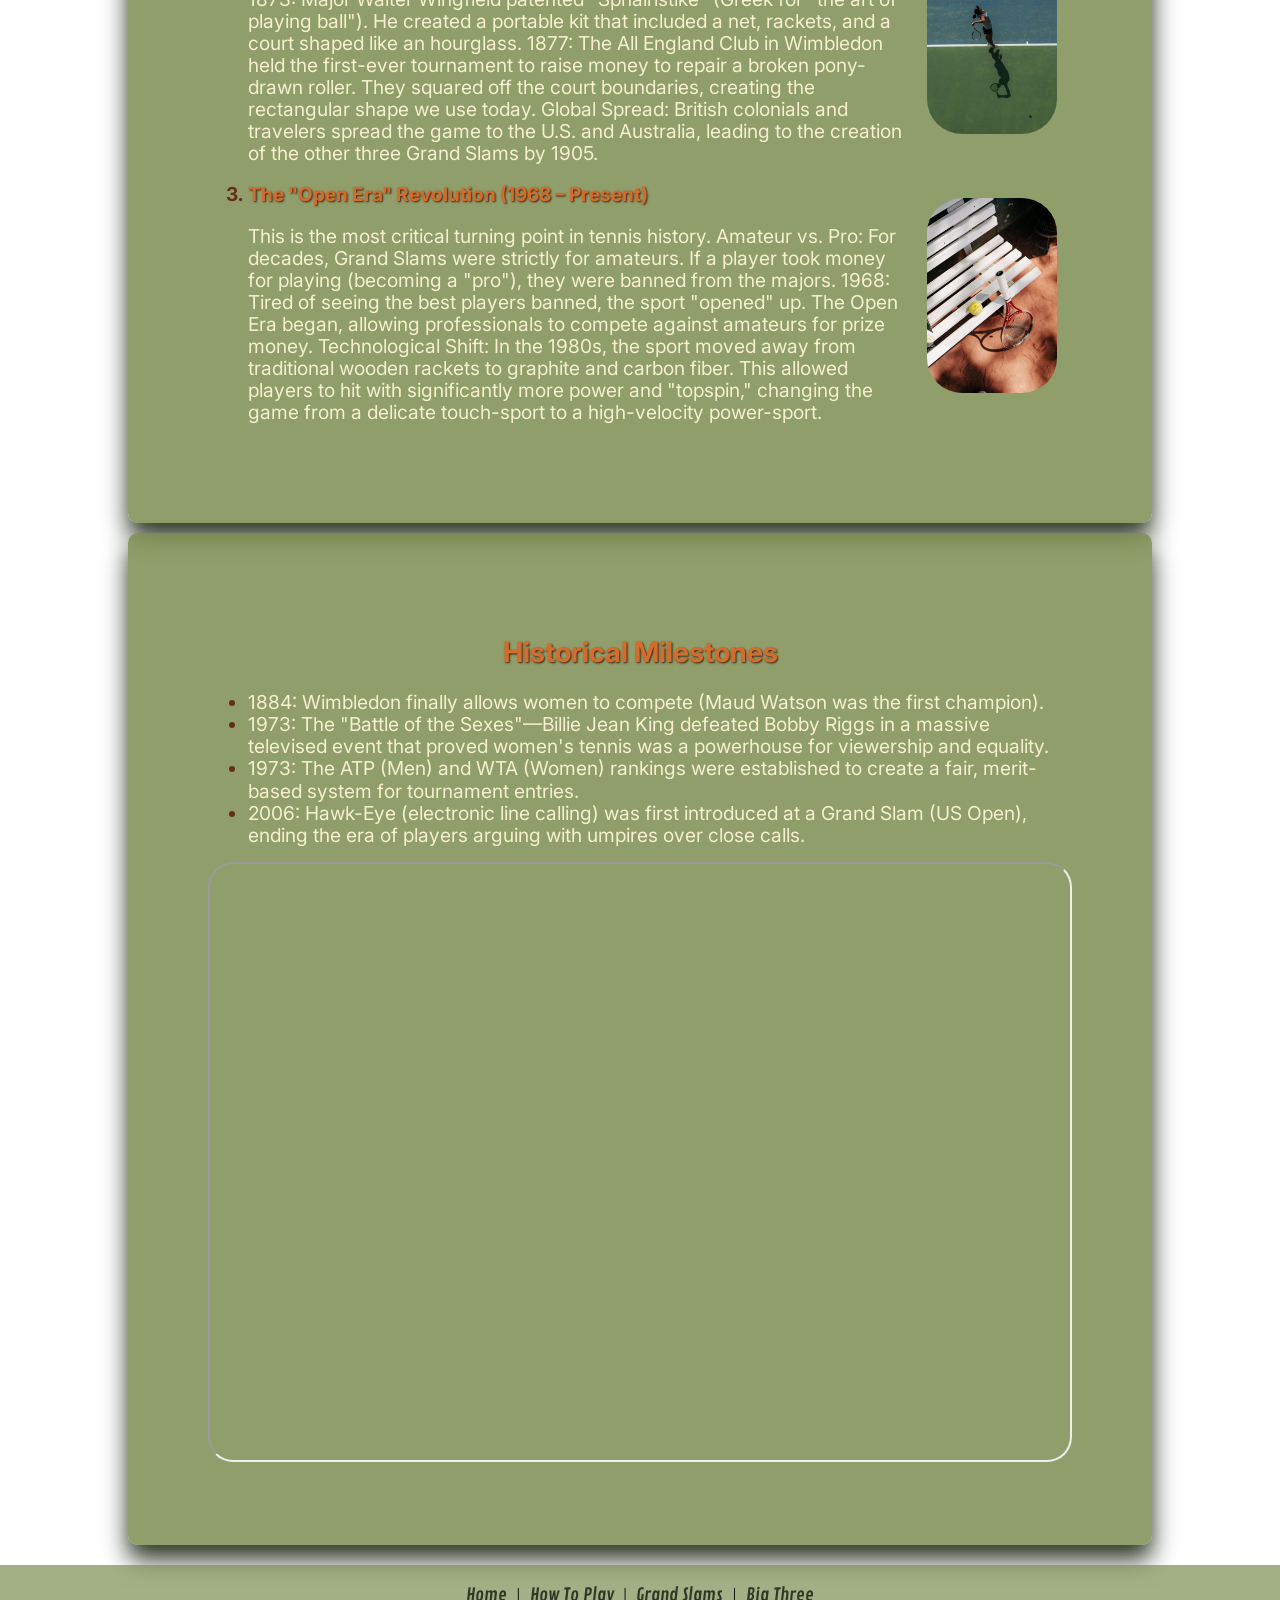
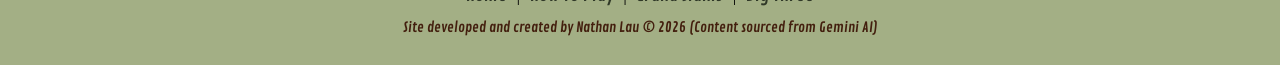
==== commit 55499be4: "moved my arrows onto my hero parallax images, resized them to fit the entire screen, put my accordio" ====
--- a/index.html
+++ b/index.html
@@ -24,10 +24,10 @@
   </a>
 </div>
 <div class="parallax_text_art_of_tennis"><h1>Art of Tennis</h1></div>
+   <div class="arrow_down"><i class="arrow down"></i></div>
 </div>
 <!-- This closes off my navigation bar -->
 <div class="parallax_index2">
-   <div class="arrow_down"><i class="arrow down"></i></div>
 <div class="main_content">
  
     <h1>What is Tennis?</h1>
--- a/style.css
+++ b/style.css
@@ -1,6 +1,98 @@
 @import url('https://fonts.googleapis.com/css2?family=Inter:ital,opsz,wght@0,14..32,100..900;1,14..32,100..900&display=swap');
 @import url('https://fonts.googleapis.com/css2?family=Contrail+One&display=swap');
 
+.triangle_down {
+	width: 0;
+	height: 0;
+	border-left: 15px solid transparent;
+	border-right: 15px solid transparent;
+	border-top: 17px solid #000000;
+  float: right;
+}
+
+/* This is the box that you can click on */
+.accordion {
+  background-color: hsl(51, 69%, 89%);
+  color: #000000;
+  cursor: pointer;
+  padding: 18px;
+  margin: 20px auto;
+  width: 100%;
+  border: none;
+  text-align: left;
+  outline: none;
+  font-size: clamp(1rem, calc(1.5vw + 0.5rem), 1.25rem);
+  transition: 0.4s;
+  border-radius: 25px;
+  font-family: "Funnel Sans", sans-serif;
+  box-shadow: #2f3827 0px 15px 25px, rgba(0, 0, 0, 0.05) 0px 5px 10px;
+}
+
+.active, .accordion:hover {
+  background-color: hsl(19, 63%, 24%);
+  color: hsl(23, 66%, 50%);
+}
+
+.panel {
+  width: 100%; /* Match the accordion button width */
+  margin: 20px auto; 
+  padding:18px;
+  display: none;
+  background-color: hsl(23, 66%, 50%);
+  border-radius: 25px;
+  overflow: hidden;
+  box-shadow: hsl(19, 63%, 24%) 0px 15px 25px, rgba(0, 0, 0, 0.05) 0px 5px 10px;
+}
+
+/*Modal for Gallery*/
+.pop_up_image {
+	/*The styling for the image container that pops up when clicked*/
+	position: fixed;
+	/*Makes the image stay in the same place even when scrolling*/
+	top: 0;
+	/*Positions the container at the center, using the top left cornor*/
+	left: 0;
+	background: rgba(0, 0, 0, 0.9);
+	/*Makes the rest of the page dark*/
+	height: 100%;
+	/*Makes the container take up the whole height and width*/
+	width: 100%;
+	z-index: 100;
+	/*Puts it in front of the other elemts*/
+	display: none;
+	/*Doesn't show until the image is clicked on*/
+}
+.pop_up_image span {
+	/*Used to creat the close button X*/
+	position: absolute;
+	/*Makes it possible to position using top and right*/
+	top: 0;
+	/*Puts it near the top right corner, 10px from the right*/
+	right: 10px;
+	font-size: 40px;
+	font-weight: bolder;
+	/*Makes it bold for easier visibility*/
+	color: hsl(51, 69%, 89%);
+	cursor: pointer;
+	/*Makes the cursor a pointer to tell the user it can be clicked on*/
+	z-index: 100;
+	/*Puts it in front of the rest of the page*/
+}
+.pop_up_image img {
+	position: absolute;
+	/*Makes it so the image can be controlled using top and left*/
+	top: 50%;
+	/*Puts it top left corner at the center*/
+	left: 50%;
+	transform: translate(-50%, -50%);
+	/*moves it so the middle point is at the center*/
+	border: 5px solid hsl(51, 69%, 89%);
+  width: 80%;
+  height: 70%;
+  border-radius: 25px;
+	object-fit: cover;
+	/*Makes the aspect ratio stay the same in all device sizes*/
+}
 
 /* sets a margin on the body */
 body {
@@ -29,49 +121,55 @@
     margin: auto;
 }
 
-/* sets a colour, aligns text to the centre and gives a text shadow */
-h1,h2{
-    color:  hsl(23, 66%, 50%);
-    text-align: center;
-    text-shadow: 1px 1px 2px #431F0e;
-}
-
-/* colours the p and li tags and sizes them */
-p,li{
-  color: hsl(51, 69%, 89%);
-  font-size: clamp(1rem, calc(1.5vw + 0.25rem), 1.5rem);
-}
-
-/* sets the size of h1 tags */
-h1{
-  font-size: clamp(2rem, calc(2vw + 0.75rem), 2.25rem);
-}
-
-/* sets the size of h2 tags */
-h2{
-  font-size: clamp(1.5rem, calc(1.75vw + 0.5rem), 1.75rem);
-}
-
-/* sets a colour and gives a text shadow */
-strong{
-  color:  hsl(23, 66%, 50%);
-  text-shadow: 1px 1px 2px #431F0e;
-}
- 
-/* Marker selects only the numbers/dots and styles them */
-li::marker {
-  font-weight: bold;
-  color:  hsl(19, 63%, 24%);
-  text-shadow: 1px 1px 2px hsl(19, 63%, 24%); 
-}
-
 /* floats the img to the right and sets a height, width, border radius and padding */
 .float_right_img{
   float: right;
   height: auto;
-  width: 250px;
+  width: 160px;
   border-radius: 50px;
-  padding: 20px;
+  padding: 15px;
+}
+
+/* top parallax on the page */
+.parallax_big_three{
+  /* The image used */
+  background-image: url("images/balls_on_the_line.jpg");
+
+  /* Set a specific height */
+  height: 1000px; 
+
+  /* Create the parallax scrolling effect */
+  background-attachment: fixed;
+  background-position: center;
+  background-repeat: no-repeat;
+  background-size: cover;
+}
+
+/* parallax behind the main contentw */
+.parallax_big_three2{
+  /* The image used */
+  background-image: url("images/birdseye_view_of_tennis.jpg");
+
+  /* Set a specific height */
+  min-height: 800px; 
+
+  /* Create the parallax scrolling effect */
+  background-attachment: fixed;
+  background-position: center;
+  background-repeat: no-repeat;
+  background-size: cover;
+  padding-top: 20px;
+}
+
+/* text on top of the top parallax image */
+.parallax_text_big_three h1{
+  font-size: 175px;
+  color: hsl(51, 69%, 89%);
+  font-family: "Inter", sans-serif;
+  margin: auto;
+  padding: 250px;
+  width: 100%;
+  text-shadow: 8px 8px 12px #000000;
 }
 
 /* top parallax on the page */
@@ -80,7 +178,7 @@
   background-image: url("images/ball_on_hard_court.jpg");
 
   /* Set a specific height */
-  height: 900px; 
+  height: 1000px; 
 
   /* Create the parallax scrolling effect */
   background-attachment: fixed;
@@ -107,12 +205,13 @@
 
 /* text on top of the top parallax image */
 .parallax_text_grand_slam h1{
-  font-size: 150px;
+  font-size: 125px;
   color: hsl(51, 69%, 89%);
   font-family: "Inter", sans-serif;
   margin: auto;
-  padding: 250px;
-  width: 100%;
+  padding: 275px;
+  width: 100%;
+  text-shadow: 8px 8px 12px #000000;
 }
 
 /* top parallax on the page */
@@ -121,7 +220,7 @@
   background-image: url("images/tennis_ball_on_clay.jpg");
 
   /* Set a specific height */
-  height: 900px; 
+  height: 1000px; 
 
   /* Create the parallax scrolling effect */
   background-attachment: fixed;
@@ -154,6 +253,7 @@
   margin: auto;
   padding: 250px;
   width: 100%;
+  text-shadow: 8px 8px 12px #000000;
 }
 
 /* top parallax on the page */
@@ -162,7 +262,7 @@
   background-image: url("images/multiple_clay_courts.jpg");
 
   /* Set a specific height */
-  height: 900px; 
+  height: 1000px; 
 
   /* Create the parallax scrolling effect */
   background-attachment: fixed;
@@ -193,9 +293,10 @@
   font-size: 175px;
   color: hsl(51, 69%, 89%);
   font-family: "Inter", sans-serif;
-  margin-top: 50px;
-  padding: 265px;
-  width: 100%;
+  margin-top: 30px;
+  padding: 175px;
+  width: 100%;
+  text-shadow: 8px 8px 12px #000000;
 }
 
 /* the main content, sets a width, font, padding, box shadow, margin */
@@ -209,7 +310,8 @@
     background-color: hsl(77, 27%, 44%, 0.85);
     box-shadow: #2f3827 0px 15px 25px, rgba(0, 0, 0, 0.05) 0px 5px 10px;
     border-radius: 10px;
-    text-align: justify;
+    /* text-align: justify; */
+    text-align: left;
     margin: auto;
     margin-bottom: 10px;
 }
@@ -217,7 +319,7 @@
 /* My navigation bar */
 .topnav {
   overflow: hidden;
-  padding: 0px 20px 0px 0px;
+  padding: 0px 140px 0px 0px;
   background-color: hsl(77, 27%, 44%, 0.7);
 }
 
@@ -225,12 +327,12 @@
 .topnav a {
   float: right;
   display: block;
-  color: #2f3827;
+  color: #000000;
   text-align: center;
   padding: 14px 16px;
   text-decoration: none;
-  font-size: 24px;
-  margin: 12px 10px;
+  font-size: 21px;
+  margin: 12px 4px;
   border-radius: 30px;
   font-family: "Contrail One", sans-serif;
 }
@@ -257,13 +359,13 @@
     height: 80px;
     width: auto;
     padding: 1px 0px 1px 0px;
-    margin: 0% 0% 0% 8%;
+    margin: 0% 0% 0% 12%;
 }
 
 /* my footer which contains hyperlinks and text */
 footer{
     text-align: center;
-    font-size: 20px;
+    font-size: 18px;
     padding: 20px;
     height: 100px;
     background-color: hsl(77, 27%, 44%, 0.7);
@@ -281,13 +383,15 @@
 /* makes the hyperlinks display differently when hovered over */
 footer a:hover{
     color: #10234a;
-    background-color: hsl(213, 78%, 72%, 0.7);
+    background-color: hsl(213, 78%, 72%, 0.7); 
+    /* color: #431F0e;
+    background-color: hsl(23, 66%, 50%); */
     border-radius: 25px;
 }
 
 /* changes the colour of the p tags in the footer */
 footer p{
-    font-size: 16px;
+    font-size: 14px;
     color: #431f0e;
     font-family: "Contrail One", sans-serif;
 }
@@ -395,56 +499,142 @@
   to {opacity: 1}
 }
 
+/* Remove extra left and right margins, due to padding */
+.row {margin: 0 -5px;}
+
+/* Clear floats after the columns */
+.row:after {
+  content: "";
+  display: table;
+  clear: both;
+}
+
+/* Responsive columns */
+  .column {
+    width: 100%;
+    display: block;
+    margin: 20px auto;
+  }
+
+/* Style the counter cards */
+.card, .card_big_three {
+  box-shadow: 0 4px 8px 0 rgba(0, 0, 0, 0.2);
+  padding: 16px;
+  text-align: center;
+  background-color: hsl(51, 69%, 89%);
+  border-radius: 25px;
+}
+
+/* Styles all card images the same*/
+.card img{
+  width: 100%;
+  height: 600px;
+  border-radius: 25px;
+  object-fit: cover;
+}
+
+/* Styles all card images the same*/
+.card_big_three img{
+  width: 100%;
+  height: 800px;
+  border-radius: 25px;
+  object-fit: cover;
+}
+
+/* Changes opacity when hovered over to show the image is clickable */
+.card img:hover,.card_big_three img:hover{
+  opacity: 50%;
+}
+
+
+/* sets a colour, aligns text to the centre and gives a text shadow */
+h1,h2{
+    color:  hsl(23, 66%, 50%);
+    text-align: center;
+    text-shadow: 1px 1px 2px #431F0e;
+}
+
+/* colours the p and li tags and sizes them */
+p,li{
+  color: hsl(51, 69%, 89%);
+  font-size: clamp(0.8rem, calc(1.5vw + 0.25rem), 1.2rem);
+}
+
+/* sets the size of h1 tags */
+h1{
+  font-size: clamp(2rem, calc(2vw + 0.75rem), 2.25rem);
+}
+
+/* sets the size of h2 tags */
+h2{
+  font-size: clamp(1.5rem, calc(1.75vw + 0.5rem), 1.75rem);
+}
+
+/* sets a colour and gives a text shadow */
+strong{
+  color:  hsl(23, 66%, 50%);
+  text-shadow: 1px 1px 2px #431F0e;
+}
+ 
+/* Marker selects only the numbers/dots and styles them */
+li::marker {
+  font-weight: bold;
+  color:  hsl(19, 63%, 24%);
+}
+
 @media screen and (max-width: 1400px) and (min-width: 1000px){
 
-  /* makes the text in the top parallax smaller to show on a smaller screen */
-.parallax_text_art_of_tennis h1{
-  font-size: 125px;
+/* makes the text in the top parallax smaller to show on a smaller screen */
+.parallax_text_art_of_tennis h1, .parallax_text_how_to_play h1, .parallax_text_grand_slam h1, .parallax_text_big_three h1{
+  font-size: 150px;
   margin-top: 50px;
-  padding: 250px;
-}
-
-/* makes the text in the top parallax smaller to show on a smaller screen */
-.parallax_text_how_to_play h1{
-  font-size: 125px;
-  margin-top: 50px;
-  padding: 250px;
-}
-
+  padding: 120px;
+}
+
+/* Responsive columns */
+  .column {
+    width: 100%;
+    display: block;
+    margin-bottom: 10px;
+  }
 }
 
 @media screen and (max-width: 1000px) and (min-width: 800px){
+.card_big_three img{
+  height: 500px;
+}
+
   /* makes the iframe smaller to fit on a smaller screen */
     iframe{
         width: 100%;
         height: 600px;
     }
 
-    /* makes the text in the top parallax smaller to show on a smaller screen */
-    .parallax_text_art_of_tennis h1{
-  font-size: 100px;
-  margin-top: 50px;
-  padding: 250px;
-}
 
 /* Changes the sizing of the images */
 .float_right_img{
   float: right;
   height: auto;
-  width: 200px;
+  width: 140px;
   border-radius: 25px;
   padding: 10px;
 }
 
 /* makes the text in the top parallax smaller to show on a smaller screen */
-.parallax_text_how_to_play h1{
+.parallax_text_art_of_tennis h1, .parallax_text_how_to_play h1, .parallax_text_grand_slam h1, .parallax_text_big_three h1{
   font-size: 100px;
   margin-top: 50px;
-  padding: 250px;
+  padding: 100px;
 }
 }
 
 @media screen and (max-width: 800px) {
+
+    /* Styles all card images the same*/
+.card img,.card_big_three img{
+  height: 400px;
+}
+
 /* changes the topnav for phone view */
   .topnav {
     position: relative;
@@ -506,60 +696,29 @@
 }
 
 /* makes the top parallax smaller to show the word tennis on a smaller screen */
-.parallax_index{
-  width: 100%;
-  height: 400px;
+.parallax_index, .parallax_how_to_play, .parallax_grand_slam, .parallax_big_three{
+  width: 100%;
+  height: 375px;
   background-position: top;
   background-size: contain;
   background-repeat: no-repeat;
 }
 
-/* makes the top parallax smaller to show on a smaller screen */
-.parallax_how_to_play{
-  width: 100%;
-  height: 400px;
-  background-position: top;
-  background-size: contain;
-  background-repeat: no-repeat;
-}
-
-/* makes the top parallax smaller to show on a smaller screen */
-.parallax_grand_slam{
-  width: 100%;
-  height: 400px;
-  background-position: top;
-  background-size: contain;
-  background-repeat: no-repeat;
-}
 
 /* Changes the sizing of the images */
 .float_right_img{
   float: right;
   height: auto;
-  width: 150px;
+  width: 130px;
   border-radius: 25px;
   padding: 10px;
 }
 
 /* makes the text in the top parallax smaller to show on a smaller screen */
-.parallax_text_art_of_tennis h1{
-  font-size: 75px;
+.parallax_text_art_of_tennis h1, .parallax_text_how_to_play h1, .parallax_text_grand_slam h1, .parallax_text_big_three h1{
+  font-size: 60px;
   margin-top: 50px;
-  padding: 50px;
-}
-
-/* makes the text in the top parallax smaller to show on a smaller screen */
-.parallax_text_how_to_play h1{
-  font-size: 75px;
-  margin-top: 50px;
-  padding: 50px;
-}
-
-/* makes the text in the top parallax smaller to show on a smaller screen */
-.parallax_text_grand_slam h1{
-  font-size: 75px;
-  margin-top: 50px;
-  padding: 50px;
+  padding: 10px;
 }
 
 /* sets height and width of my image slideshow on smaller screen */
@@ -583,4 +742,16 @@
 .hidden-h1 {
   opacity: 0 !important;
 }
-}+
+/* Class added by JS to hide the arrow when menu is open */
+.hidden-arrow {
+  display: none !important;
+}
+
+/* Responsive columns */
+  .column {
+    width: 100%;
+    display: block;
+    margin-bottom: 10px;
+  }
+}
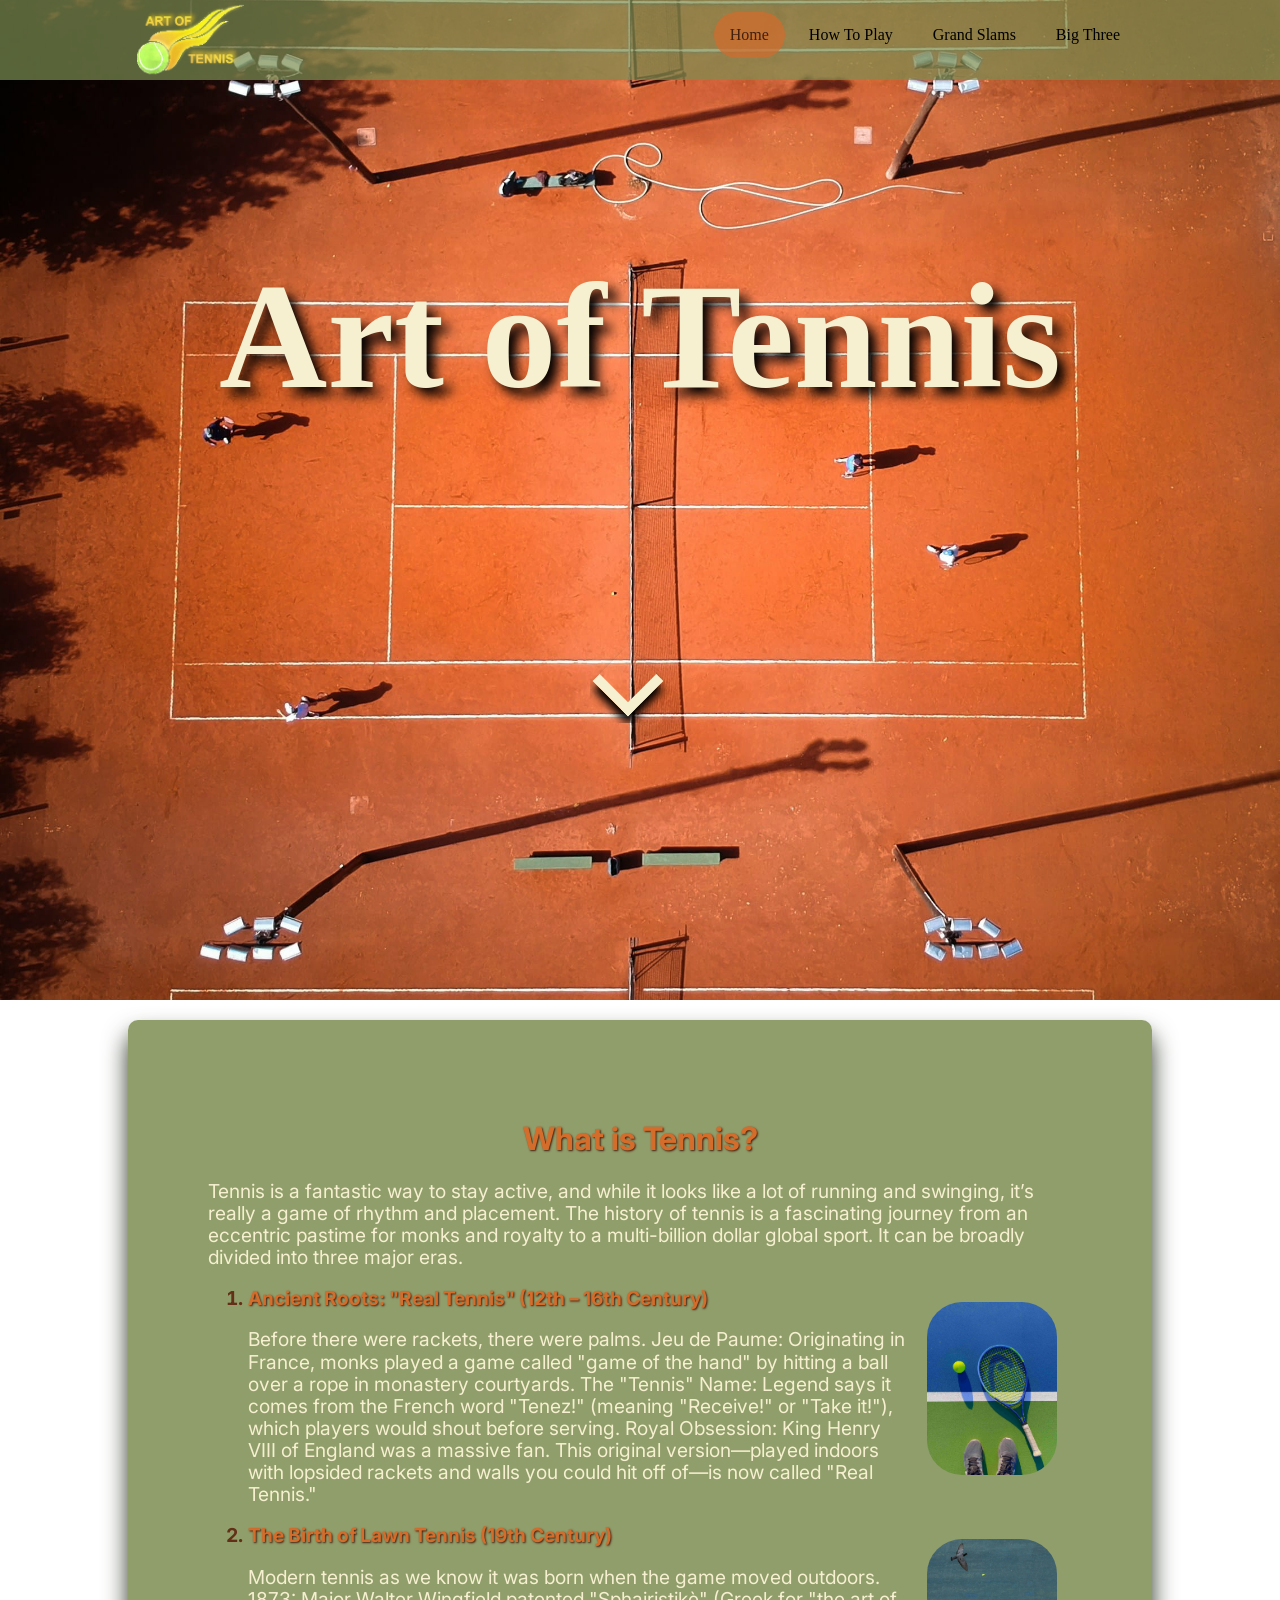
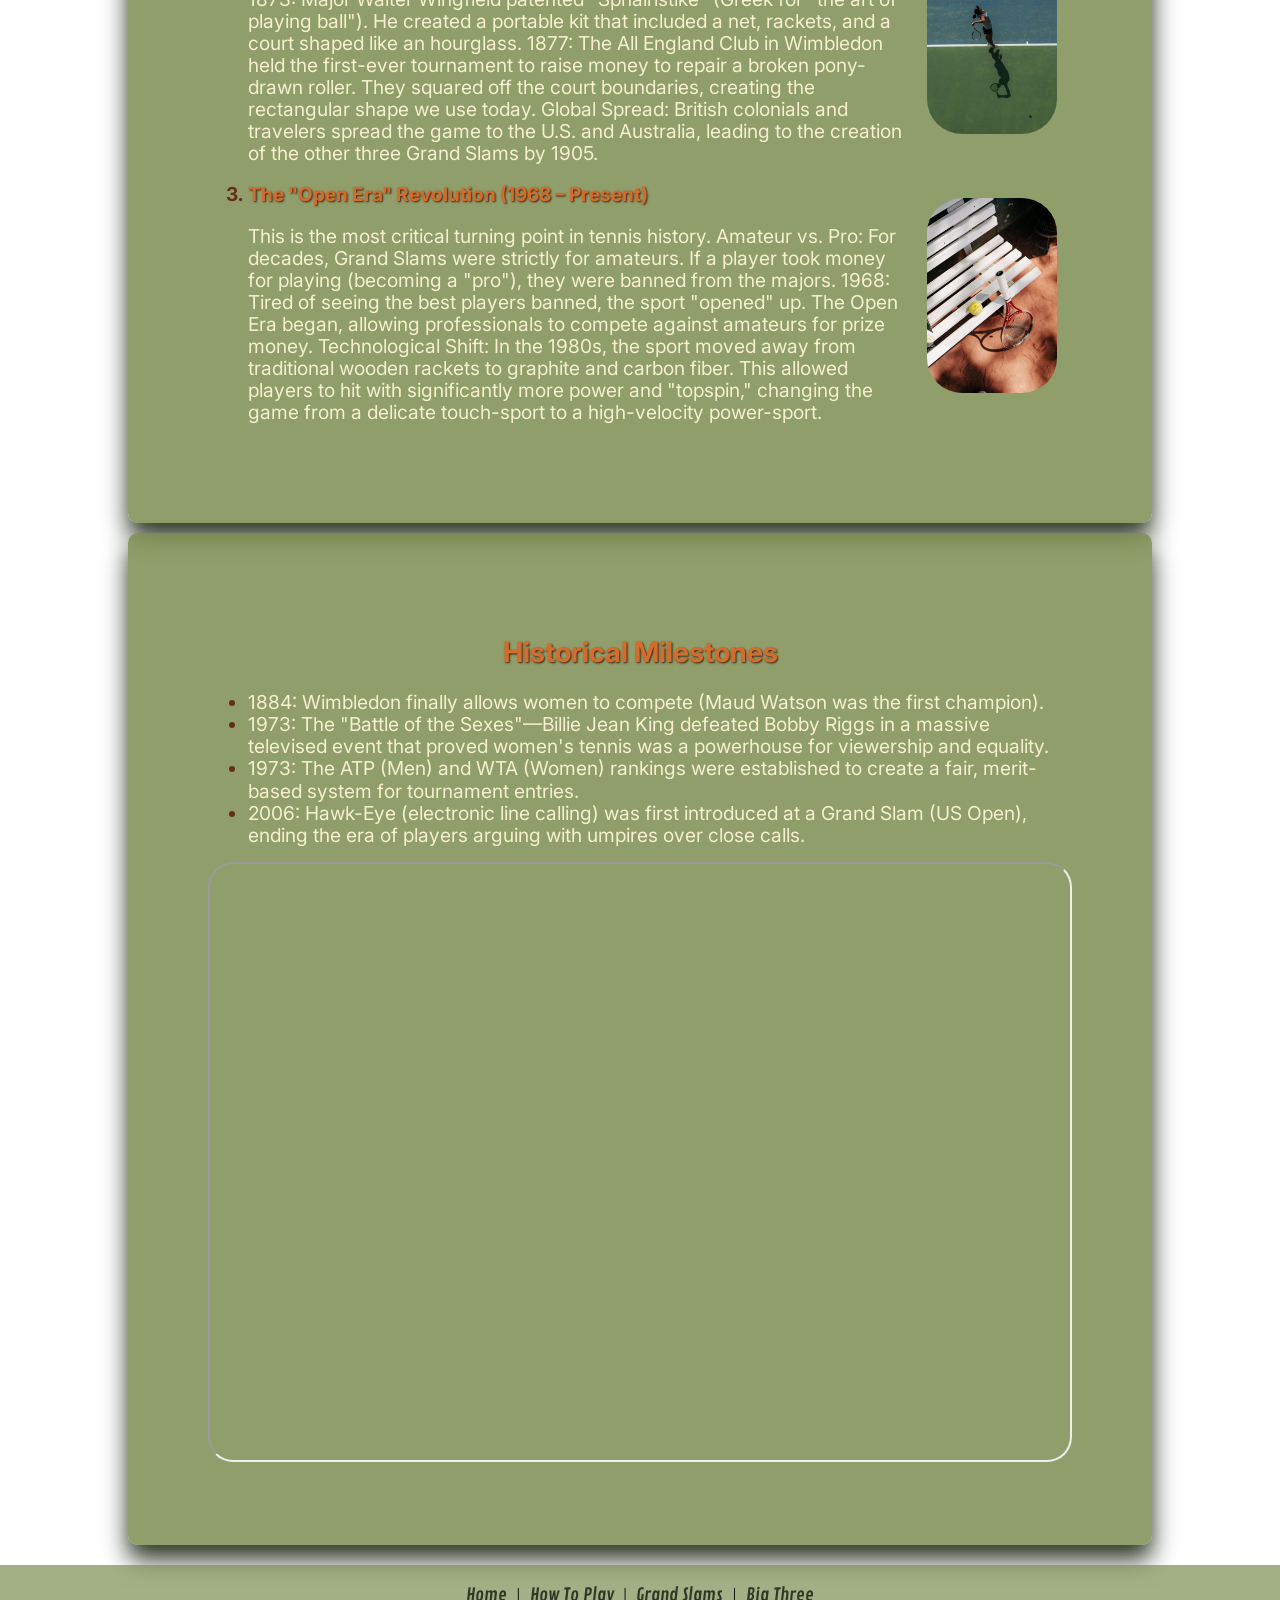
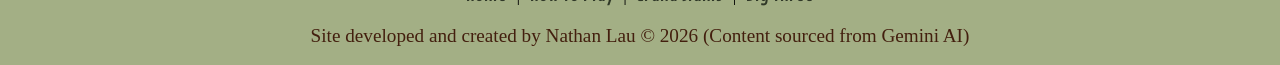
==== commit 38f4afdd: "Changed formatting and image sizes" ====
--- a/index.html
+++ b/index.html
@@ -1,88 +1,64 @@
 <!DOCTYPE html>
 <html lang="en">
 <head>
-    <meta charset="UTF-8">
-    <meta name="viewport" content="width=device-width, initial-scale=1.0">
-    <title>Art of Tennis</title>
-    <link rel="stylesheet" href="style.css">
-    <link rel="stylesheet" href="normalize.css">
-    <meta name="viewport" content="width=device-width, initial-scale=1">
-<link rel="stylesheet" href="https://cdnjs.cloudflare.com/ajax/libs/font-awesome/4.7.0/css/font-awesome.min.css">
-<script src="responsive_nav.js"></script>
+	<meta charset="UTF-8">
+	<meta content="width=device-width, initial-scale=1.0" name="viewport">
+	<title>Art of Tennis</title>
+	<link href="style.css" rel="stylesheet">
+	<link href="normalize.css" rel="stylesheet">
+	<meta content="width=device-width, initial-scale=1" name="viewport">
+	<link href="https://cdnjs.cloudflare.com/ajax/libs/font-awesome/4.7.0/css/font-awesome.min.css" rel="stylesheet">
+	<script src="responsive_nav.js">
+	</script>
 </head>
 <body>
-<div class="parallax_index">
- <!-- This is my responsive navigation bar -->
-<div class="topnav" id="myTopnav">
-    <img src="images/art_of_tennis.png" title="Art of Tennis" alt="Art of Tennis">
-  <a href="big_three.html">Big Three</a>
-  <a href="grand_slam.html">Grand Slams</a>
-  <a href="how_to_play.html">How To Play</a>
-  <a href="index.html" class="active">Home</a>
-  <a href="javascript:void(0);" class="icon" onclick="myFunction()">
-    <i class="fa fa-bars"></i>
-  </a>
-</div>
-<div class="parallax_text_art_of_tennis"><h1>Art of Tennis</h1></div>
-   <div class="arrow_down"><i class="arrow down"></i></div>
-</div>
-<!-- This closes off my navigation bar -->
-<div class="parallax_index2">
-<div class="main_content">
- 
-    <h1>What is Tennis?</h1>
-
-<p>Tennis is a fantastic way to stay active, and while it looks like a lot of running and swinging, it’s really a game of rhythm and placement. The history of tennis is a fascinating journey from an eccentric pastime for monks and royalty to a multi-billion dollar global sport. It can be broadly divided into three major eras.</p>
-
-<ol>
-<li><strong> Ancient Roots: "Real Tennis" (12th – 16th Century)</strong>
-  <img src="images/racquet_and_ball.jpg" alt="tennis racquet and ball" title="tennis racquet and ball" class="float_right_img">
-<p>Before there were rackets, there were palms.
-Jeu de Paume: Originating in France, monks played a game called "game of the hand" by hitting a ball over a rope in monastery courtyards.
-The "Tennis" Name: Legend says it comes from the French word "Tenez!" (meaning "Receive!" or "Take it!"), which players would shout before serving.
-Royal Obsession: King Henry VIII of England was a massive fan. This original version—played indoors with lopsided rackets and walls you could hit off of—is now called "Real Tennis."</p></li>
-<li><strong>The Birth of Lawn Tennis (19th Century)</strong>
-  <img src="images/serving_with_bird_in_frame.jpg" alt="serving with bird in frame" title="serving with bird in frame" class="float_right_img">
-<p>Modern tennis as we know it was born when the game moved outdoors.
-1873: Major Walter Wingfield patented "Sphairistikè" (Greek for "the art of playing ball"). He created a portable kit that included a net, rackets, and a court shaped like an hourglass.
-1877: The All England Club in Wimbledon held the first-ever tournament to raise money to repair a broken pony-drawn roller. They squared off the court boundaries, creating the rectangular shape we use today.
-Global Spread: British colonials and travelers spread the game to the U.S. and Australia, leading to the creation of the other three Grand Slams by 1905.</p></li>
-<li><strong>The "Open Era" Revolution (1968 – Present)</strong>
-  <img src="images/tennis_racquet_on_bench.jpg" alt="tennis racquet on bench" title="tennis racquet on bench" class="float_right_img">
-<p>This is the most critical turning point in tennis history.
-Amateur vs. Pro: For decades, Grand Slams were strictly for amateurs. If a player took money for playing (becoming a "pro"), they were banned from the majors.
-1968: Tired of seeing the best players banned, the sport "opened" up. The Open Era began, allowing professionals to compete against amateurs for prize money.
-Technological Shift: In the 1980s, the sport moved away from traditional wooden rackets to graphite and carbon fiber. This allowed players to hit with significantly more power and "topspin," changing the game from a delicate touch-sport to a high-velocity power-sport.</p></li>
-</ol>
-</div>
-<div class="main_content">
-<h2>Historical Milestones</h2>
-<ul>
-<li>1884: Wimbledon finally allows women to compete (Maud Watson was the first champion).</li>
-<li>1973: The "Battle of the Sexes"—Billie Jean King defeated Bobby Riggs in a massive televised event that proved women's tennis was a powerhouse for viewership and equality.</li>
-<li>1973: The ATP (Men) and WTA (Women) rankings were established to create a fair, merit-based system for tournament entries.</li>
-<li>2006: Hawk-Eye (electronic line calling) was first introduced at a Grand Slam (US Open), ending the era of players arguing with umpires over close calls.</li>
-</ul>
-
-
-
-
-
-<iframe src="https://www.youtube.com/embed/PWM6v7XLyeg?si=qbBlyLU2C3SnvTPN" title="YouTube video player" allow="accelerometer; autoplay; clipboard-write; encrypted-media; gyroscope; picture-in-picture; web-share" referrerpolicy="strict-origin-when-cross-origin" allowfullscreen></iframe>
-
-
-
-</div>
-
-<footer>
-<!-- This is my footer -->
-  <a href="index.html">Home</a> |
-  <a href="how_to_play.html">How To Play</a> |
-  <a href="grand_slam.html">Grand Slams</a> |
-  <a href="big_three.html">Big Three</a>
-  <p>Site developed and created by Nathan Lau &copy; 2026 (Content sourced from Gemini AI)</p>
-  </footer>
-  <!-- This closes off my footer -->
-   </div>
+    <!-- This is my top parallax/hero image -->
+	<div class="parallax_index">
+		<!-- This is my responsive navigation bar -->
+		<div class="topnav" id="myTopnav">
+			<img alt="Art of Tennis" src="images/art_of_tennis.png" title="Art of Tennis"> <a href="big_three.html">Big Three</a> <a href="grand_slam.html">Grand Slams</a> <a href="how_to_play.html">How To Play</a> <a class="active" href="index.html">Home</a> <a class="icon" href="javascript:void(0);" onclick="myFunction()"><i class="fa fa-bars"></i></a>
+		</div>
+    <!-- This is the text on the hero image -->
+		<div class="parallax_text_art_of_tennis">
+			<h1>Art of Tennis</h1>
+		</div>
+		<div class="arrow_down">
+			<i class="arrow down"></i>
+		</div>
+	</div><!-- This closes off my navigation bar -->
+	<div class="parallax_index2">
+		<div class="main_content">
+			<h1>What is Tennis?</h1>
+			<p>Tennis is a fantastic way to stay active, and while it looks like a lot of running and swinging, it’s really a game of rhythm and placement. The history of tennis is a fascinating journey from an eccentric pastime for monks and royalty to a multi-billion dollar global sport. It can be broadly divided into three major eras.</p>
+			<ol>
+				<li>
+					<strong>Ancient Roots: "Real Tennis" (12th – 16th Century)</strong> <img alt="tennis racquet and ball" class="float_right_img" src="images/racquet_and_ball.jpg" title="tennis racquet and ball">
+					<p>Before there were rackets, there were palms. Jeu de Paume: Originating in France, monks played a game called "game of the hand" by hitting a ball over a rope in monastery courtyards. The "Tennis" Name: Legend says it comes from the French word "Tenez!" (meaning "Receive!" or "Take it!"), which players would shout before serving. Royal Obsession: King Henry VIII of England was a massive fan. This original version—played indoors with lopsided rackets and walls you could hit off of—is now called "Real Tennis."</p>
+				</li>
+				<li>
+					<strong>The Birth of Lawn Tennis (19th Century)</strong> <img alt="serving with bird in frame" class="float_right_img" src="images/serving_with_bird_in_frame.jpg" title="serving with bird in frame">
+					<p>Modern tennis as we know it was born when the game moved outdoors. 1873: Major Walter Wingfield patented "Sphairistikè" (Greek for "the art of playing ball"). He created a portable kit that included a net, rackets, and a court shaped like an hourglass. 1877: The All England Club in Wimbledon held the first-ever tournament to raise money to repair a broken pony-drawn roller. They squared off the court boundaries, creating the rectangular shape we use today. Global Spread: British colonials and travelers spread the game to the U.S. and Australia, leading to the creation of the other three Grand Slams by 1905.</p>
+				</li>
+				<li>
+					<strong>The "Open Era" Revolution (1968 – Present)</strong> <img alt="tennis racquet on bench" class="float_right_img" src="images/tennis_racquet_on_bench.jpg" title="tennis racquet on bench">
+					<p>This is the most critical turning point in tennis history. Amateur vs. Pro: For decades, Grand Slams were strictly for amateurs. If a player took money for playing (becoming a "pro"), they were banned from the majors. 1968: Tired of seeing the best players banned, the sport "opened" up. The Open Era began, allowing professionals to compete against amateurs for prize money. Technological Shift: In the 1980s, the sport moved away from traditional wooden rackets to graphite and carbon fiber. This allowed players to hit with significantly more power and "topspin," changing the game from a delicate touch-sport to a high-velocity power-sport.</p>
+				</li>
+			</ol>
+		</div>
+		<div class="main_content">
+			<h2>Historical Milestones</h2>
+			<ul>
+				<li>1884: Wimbledon finally allows women to compete (Maud Watson was the first champion).</li>
+				<li>1973: The "Battle of the Sexes"—Billie Jean King defeated Bobby Riggs in a massive televised event that proved women's tennis was a powerhouse for viewership and equality.</li>
+				<li>1973: The ATP (Men) and WTA (Women) rankings were established to create a fair, merit-based system for tournament entries.</li>
+				<li>2006: Hawk-Eye (electronic line calling) was first introduced at a Grand Slam (US Open), ending the era of players arguing with umpires over close calls.</li>
+			</ul><iframe allowfullscreen src="https://www.youtube.com/embed/PWM6v7XLyeg?si=qbBlyLU2C3SnvTPN" title="YouTube video player"></iframe>
+		</div>
+		<footer>
+			<!-- This is my footer -->
+			<a href="index.html">Home</a> | <a href="how_to_play.html">How To Play</a> | <a href="grand_slam.html">Grand Slams</a> | <a href="big_three.html">Big Three</a>
+			<p>Site developed and created by Nathan Lau &copy; 2026 (Content sourced from Gemini AI)</p>
+		</footer><!-- This closes off my footer -->
+	</div>
 </body>
 </html>
--- a/style.css
+++ b/style.css
@@ -1,50 +1,47 @@
 @import url('https://fonts.googleapis.com/css2?family=Inter:ital,opsz,wght@0,14..32,100..900;1,14..32,100..900&display=swap');
 @import url('https://fonts.googleapis.com/css2?family=Contrail+One&display=swap');
-
 .triangle_down {
 	width: 0;
 	height: 0;
 	border-left: 15px solid transparent;
 	border-right: 15px solid transparent;
 	border-top: 17px solid #000000;
-  float: right;
-}
-
+	float: right;
+}
 /* This is the box that you can click on */
+
 .accordion {
-  background-color: hsl(51, 69%, 89%);
-  color: #000000;
-  cursor: pointer;
-  padding: 18px;
-  margin: 20px auto;
-  width: 100%;
-  border: none;
-  text-align: left;
-  outline: none;
-  font-size: clamp(1rem, calc(1.5vw + 0.5rem), 1.25rem);
-  transition: 0.4s;
-  border-radius: 25px;
-  font-family: "Funnel Sans", sans-serif;
-  box-shadow: #2f3827 0px 15px 25px, rgba(0, 0, 0, 0.05) 0px 5px 10px;
-}
-
+	background-color: hsl(51, 69%, 89%);
+	color: #000000;
+	cursor: pointer;
+	padding: 18px;
+	margin: 20px auto;
+	width: 100%;
+	border: none;
+	text-align: left;
+	outline: none;
+	font: clamp(1rem, calc(1.5vw + 0.5rem), 1.25rem), "Funnel Sans", sans-serif;
+	transition: 0.4s;
+	border-radius: 25px;
+	box-shadow: #2f3827 0px 15px 25px, rgba(0, 0, 0, 0.05) 0px 5px 10px;
+}
 .active, .accordion:hover {
-  background-color: hsl(19, 63%, 24%);
-  color: hsl(23, 66%, 50%);
-}
-
+	background-color: hsl(19, 63%, 24%);
+	color: hsl(23, 66%, 50%);
+}
 .panel {
-  width: 100%; /* Match the accordion button width */
-  margin: 20px auto; 
-  padding:18px;
-  display: none;
-  background-color: hsl(23, 66%, 50%);
-  border-radius: 25px;
-  overflow: hidden;
-  box-shadow: hsl(19, 63%, 24%) 0px 15px 25px, rgba(0, 0, 0, 0.05) 0px 5px 10px;
-}
-
+	width: 100%;
+	/* Match the accordion button width */
+	margin: 20px auto;
+	padding: 18px;
+	display: none;
+	background-color: hsl(23, 66%, 50%);
+	border-radius: 25px;
+	overflow: hidden;
+	box-shadow: hsl(19, 63%, 24%) 0px 15px 25px, rgba(0, 0, 0, 0.05) 0px 5px 10px;
+}
 /*Modal for Gallery*/
+
 .pop_up_image {
 	/*The styling for the image container that pops up when clicked*/
 	position: fixed;
@@ -69,9 +66,7 @@
 	top: 0;
 	/*Puts it near the top right corner, 10px from the right*/
 	right: 10px;
-	font-size: 40px;
-	font-weight: bolder;
-	/*Makes it bold for easier visibility*/
+	font: bolder, 40px;
 	color: hsl(51, 69%, 89%);
 	cursor: pointer;
 	/*Makes the cursor a pointer to tell the user it can be clicked on*/
@@ -87,671 +82,627 @@
 	transform: translate(-50%, -50%);
 	/*moves it so the middle point is at the center*/
 	border: 5px solid hsl(51, 69%, 89%);
-  width: 80%;
-  height: 70%;
-  border-radius: 25px;
+	width: 80%;
+	height: 70%;
+	border-radius: 25px;
 	object-fit: cover;
 	/*Makes the aspect ratio stay the same in all device sizes*/
 }
-
 /* sets a margin on the body */
+
 body {
-  margin: 0;
-}
-
+	margin: 0;
+}
 .arrow {
-  border: solid hsl(51, 69%, 89%);
-  border-width: 0 10px 10px 0;
-  display: inline-block;
-  padding: 20px;
-}
-
+	border: solid hsl(51, 69%, 89%);
+	border-width: 0 10px 10px 0;
+	display: inline-block;
+	padding: 20px;
+  box-shadow: 6px 6px 8px #000000
+}
 .down {
-  transform: rotate(45deg);
-  -webkit-transform: rotate(45deg);
-}
-
+	transform: rotate(45deg);
+	-webkit-transform: rotate(45deg);
+}
 /* sets width, padding, margin for the arrow pointing down and centres it*/
-.arrow_down{
-    width: 20%;
-    box-sizing: border-box;
-   	max-width: 100px; 
-    overflow: hidden;
-    padding: min(4em, 1%);
-    margin: auto;
-}
-
+
+.arrow_down {
+	width: 20%;
+	box-sizing: border-box;
+	max-width: 100px;
+	overflow: hidden;
+	padding: min(4em, 1%);
+	margin: auto;
+}
 /* floats the img to the right and sets a height, width, border radius and padding */
-.float_right_img{
-  float: right;
-  height: auto;
-  width: 160px;
-  border-radius: 50px;
-  padding: 15px;
-}
-
+
+.float_right_img {
+	float: right;
+	height: auto;
+	width: 160px;
+	border-radius: 50px;
+	padding: 15px;
+}
 /* top parallax on the page */
-.parallax_big_three{
-  /* The image used */
-  background-image: url("images/balls_on_the_line.jpg");
-
-  /* Set a specific height */
-  height: 1000px; 
-
-  /* Create the parallax scrolling effect */
-  background-attachment: fixed;
-  background-position: center;
-  background-repeat: no-repeat;
-  background-size: cover;
-}
-
+
+.parallax_big_three {
+	/* The image used */
+	background-image: url("images/balls_on_the_line.jpg");
+	/* Set a specific height */
+	height: 1000px;
+	/* Create the parallax scrolling effect */
+	background-attachment: fixed;
+	background-position: center;
+	background-repeat: no-repeat;
+	background-size: cover;
+}
 /* parallax behind the main contentw */
-.parallax_big_three2{
-  /* The image used */
-  background-image: url("images/birdseye_view_of_tennis.jpg");
-
-  /* Set a specific height */
-  min-height: 800px; 
-
-  /* Create the parallax scrolling effect */
-  background-attachment: fixed;
-  background-position: center;
-  background-repeat: no-repeat;
-  background-size: cover;
-  padding-top: 20px;
-}
-
+
+.parallax_big_three2 {
+	/* The image used */
+	background-image: url("images/birdseye_view_of_tennis.jpg");
+	/* Set a specific height */
+	min-height: 800px;
+	/* Create the parallax scrolling effect */
+	background-attachment: fixed;
+	background-position: center;
+	background-repeat: no-repeat;
+	background-size: cover;
+	padding-top: 20px;
+}
 /* text on top of the top parallax image */
-.parallax_text_big_three h1{
-  font-size: 175px;
-  color: hsl(51, 69%, 89%);
-  font-family: "Inter", sans-serif;
-  margin: auto;
-  padding: 250px;
-  width: 100%;
-  text-shadow: 8px 8px 12px #000000;
-}
-
+
+.parallax_text_big_three h1 {
+	font: 175px, "Inter", sans-serif;
+	color: hsl(51, 69%, 89%);
+	margin: auto;
+	padding: 250px;
+	width: 100%;
+	text-shadow: 8px 8px 12px #000000;
+}
 /* top parallax on the page */
+
 .parallax_grand_slam {
-  /* The image used */
-  background-image: url("images/ball_on_hard_court.jpg");
-
-  /* Set a specific height */
-  height: 1000px; 
-
-  /* Create the parallax scrolling effect */
-  background-attachment: fixed;
-  background-position: center;
-  background-repeat: no-repeat;
-  background-size: cover;
-}
-
+	/* The image used */
+	background-image: url("images/ball_on_hard_court.jpg");
+	/* Set a specific height */
+	height: 1000px;
+	/* Create the parallax scrolling effect */
+	background-attachment: fixed;
+	background-position: center;
+	background-repeat: no-repeat;
+	background-size: cover;
+}
 /* parallax behind the main content */
+
 .parallax_grand_slam2 {
-  /* The image used */
-  background-image: url("images/tennis_balls.jpg");
-
-  /* Set a specific height */
-  min-height: 800px; 
-
-  /* Create the parallax scrolling effect */
-  background-attachment: fixed;
-  background-position: center;
-  background-repeat: no-repeat;
-  background-size: cover;
-  padding-top: 20px;
-}
-
+	/* The image used */
+	background-image: url("images/tennis_balls.jpg");
+	/* Set a specific height */
+	min-height: 800px;
+	/* Create the parallax scrolling effect */
+	background-attachment: fixed;
+	background-position: center;
+	background-repeat: no-repeat;
+	background-size: cover;
+	padding-top: 20px;
+}
 /* text on top of the top parallax image */
-.parallax_text_grand_slam h1{
-  font-size: 125px;
-  color: hsl(51, 69%, 89%);
-  font-family: "Inter", sans-serif;
-  margin: auto;
-  padding: 275px;
-  width: 100%;
-  text-shadow: 8px 8px 12px #000000;
-}
-
+
+.parallax_text_grand_slam h1 {
+	font: 125px, "Inter", sans-serif;
+	color: hsl(51, 69%, 89%);
+	margin: auto;
+	padding: 275px;
+	width: 100%;
+	text-shadow: 8px 8px 12px #000000;
+}
 /* top parallax on the page */
+
 .parallax_how_to_play {
-  /* The image used */
-  background-image: url("images/tennis_ball_on_clay.jpg");
-
-  /* Set a specific height */
-  height: 1000px; 
-
-  /* Create the parallax scrolling effect */
-  background-attachment: fixed;
-  background-position: center;
-  background-repeat: no-repeat;
-  background-size: cover;
-}
-
+	/* The image used */
+	background-image: url("images/tennis_ball_on_clay.jpg");
+	/* Set a specific height */
+	height: 1000px;
+	/* Create the parallax scrolling effect */
+	background-attachment: fixed;
+	background-position: center;
+	background-repeat: no-repeat;
+	background-size: cover;
+}
 /* parallax behind the main content */
+
 .parallax_how_to_play2 {
-  /* The image used */
-  background-image: url("images/clay_courts.jpg");
-
-  /* Set a specific height */
-  min-height: 800px; 
-
-  /* Create the parallax scrolling effect */
-  background-attachment: fixed;
-  background-position: center;
-  background-repeat: no-repeat;
-  background-size: cover;
-  padding-top: 20px;
-}
-
+	/* The image used */
+	background-image: url("images/clay_courts.jpg");
+	/* Set a specific height */
+	min-height: 800px;
+	/* Create the parallax scrolling effect */
+	background-attachment: fixed;
+	background-position: center;
+	background-repeat: no-repeat;
+	background-size: cover;
+	padding-top: 20px;
+}
 /* text on top of the top parallax image */
-.parallax_text_how_to_play h1{
-  font-size: 175px;
-  color: hsl(51, 69%, 89%);
-  font-family: "Inter", sans-serif;
-  margin: auto;
-  padding: 250px;
-  width: 100%;
-  text-shadow: 8px 8px 12px #000000;
-}
-
+
+.parallax_text_how_to_play h1 {
+	font: 175px, "Inter", sans-serif;
+	color: hsl(51, 69%, 89%);
+	margin: auto;
+	padding: 250px;
+	width: 100%;
+	text-shadow: 8px 8px 12px #000000;
+}
 /* top parallax on the page */
+
 .parallax_index {
-  /* The image used */
-  background-image: url("images/multiple_clay_courts.jpg");
-
-  /* Set a specific height */
-  height: 1000px; 
-
-  /* Create the parallax scrolling effect */
-  background-attachment: fixed;
-  background-position: center;
-  background-repeat: no-repeat;
-  background-size: cover;
-}
-
+	/* The image used */
+	background-image: url("images/multiple_clay_courts.jpg");
+	/* Set a specific height */
+	height: 1000px;
+	/* Create the parallax scrolling effect */
+	background-attachment: fixed;
+	background-position: center;
+	background-repeat: no-repeat;
+	background-size: cover;
+}
 /* parallax behind the main content */
+
 .parallax_index2 {
-  /* The image used */
-  background-image: url("images/clay_tennis.jpg");
-
-  /* Set a specific height */
-  min-height: 800px; 
-
-  /* Create the parallax scrolling effect */
-  background-attachment: fixed;
-  background-position: center;
-  background-repeat: no-repeat;
-  background-size: cover;
-  padding-top: 20px;
-
-}
-
+	/* The image used */
+	background-image: url("images/clay_tennis.jpg");
+	/* Set a specific height */
+	min-height: 800px;
+	/* Create the parallax scrolling effect */
+	background-attachment: fixed;
+	background-position: center;
+	background-repeat: no-repeat;
+	background-size: cover;
+	padding-top: 20px;
+}
 /* text on top of the top parallax image */
-.parallax_text_art_of_tennis h1{
-  font-size: 175px;
-  color: hsl(51, 69%, 89%);
-  font-family: "Inter", sans-serif;
-  margin-top: 30px;
-  padding: 175px;
-  width: 100%;
-  text-shadow: 8px 8px 12px #000000;
-}
-
+
+.parallax_text_art_of_tennis h1 {
+	font: 175px, "Inter", sans-serif;
+	color: hsl(51, 69%, 89%);
+	margin-top: 30px;
+	padding: 175px;
+	width: 100%;
+	text-shadow: 8px 8px 12px #000000;
+}
 /* the main content, sets a width, font, padding, box shadow, margin */
-.main_content{
-    width: 80%;
-    font-family: "Inter", sans-serif;
-    box-sizing: border-box;
-   	max-width: 1114px; 
-    overflow: hidden;
-    padding: min(5em, 8%);
-    background-color: hsl(77, 27%, 44%, 0.85);
-    box-shadow: #2f3827 0px 15px 25px, rgba(0, 0, 0, 0.05) 0px 5px 10px;
-    border-radius: 10px;
-    /* text-align: justify; */
-    text-align: left;
-    margin: auto;
-    margin-bottom: 10px;
-}
-
+
+.main_content {
+	width: 80%;
+	font-family: "Inter", sans-serif;
+	box-sizing: border-box;
+	max-width: 1114px;
+	overflow: hidden;
+	padding: min(5em, 8%);
+	background-color: hsl(77, 27%, 44%, 0.85);
+	box-shadow: #2f3827 0px 15px 25px, rgba(0, 0, 0, 0.05) 0px 5px 10px;
+	border-radius: 10px;
+	/* text-align: justify; */
+	text-align: left;
+	margin: auto;
+	margin-bottom: 10px;
+}
 /* My navigation bar */
+
 .topnav {
-  overflow: hidden;
-  padding: 0px 140px 0px 0px;
-  background-color: hsl(77, 27%, 44%, 0.7);
-}
-
+	overflow: hidden;
+	padding: 0px 140px 0px 0px;
+	background-color: hsl(77, 27%, 44%, 0.7);
+}
 /* my hyperlinks in my navigation bar which have font size, padding, borders */
+
 .topnav a {
-  float: right;
-  display: block;
-  color: #000000;
-  text-align: center;
-  padding: 14px 16px;
-  text-decoration: none;
-  font-size: 21px;
-  margin: 12px 4px;
-  border-radius: 30px;
-  font-family: "Contrail One", sans-serif;
-}
-
+	float: right;
+	display: block;
+	color: #000000;
+	text-align: center;
+	padding: 14px 16px;
+	text-decoration: none;
+	font: 21px, "Contrail One", sans-serif;
+	margin: 12px 4px;
+	border-radius: 30px;
+}
 /* changes the background colour of the nav bar links and colour of the text when hovered over */
+
 .topnav a:hover {
-  background-color: hsl(213, 78%, 72%, 0.7);
-  color: #10234a;
-}
-
+	background-color: hsl(213, 78%, 72%, 0.7);
+	color: #10234a;
+}
 /* changes the background colour of the nav bar links and colour of the text when being the current tab the user is on */
+
 .topnav a.active {
-  background-color: hsl(23, 66%, 50%, 0.7);
-  color: #431F0e;
-}
-
+	background-color: hsl(23, 66%, 50%, 0.7);
+	color: #431F0e;
+}
 .topnav .icon {
-  display: none;
-}
-
+	display: none;
+}
 /* my logo */
-.topnav img{
-    float: left;
-    height: 80px;
-    width: auto;
-    padding: 1px 0px 1px 0px;
-    margin: 0% 0% 0% 12%;
-}
-
+
+.topnav img {
+	float: left;
+	height: 80px;
+	width: auto;
+	padding: 1px 0px 1px 0px;
+	margin: 0% 0% 0% 12%;
+}
 /* my footer which contains hyperlinks and text */
-footer{
-    text-align: center;
-    font-size: 18px;
-    padding: 20px;
-    height: 100px;
-    background-color: hsl(77, 27%, 44%, 0.7);
-    margin-top: 20px;
-}
-
+
+footer {
+	text-align: center;
+	font-size: 18px;
+	padding: 20px;
+	height: 100px;
+	background-color: hsl(77, 27%, 44%, 0.7);
+	margin-top: 20px;
+}
 /* colours my hyperlinks and removes the underline */
-footer a{
-    color: #2f3827;
-    text-decoration: none;
-    padding: 5px;
-    font-family: "Contrail One", sans-serif;
-}
-
+
+footer a {
+	color: #2f3827;
+	text-decoration: none;
+	padding: 5px;
+	font-family: "Contrail One", sans-serif;
+}
 /* makes the hyperlinks display differently when hovered over */
-footer a:hover{
-    color: #10234a;
-    background-color: hsl(213, 78%, 72%, 0.7); 
-    /* color: #431F0e;
+
+footer a:hover {
+	color: #10234a;
+	background-color: hsl(213, 78%, 72%, 0.7);
+	/* color: #431F0e;
     background-color: hsl(23, 66%, 50%); */
-    border-radius: 25px;
-}
-
+	border-radius: 25px;
+}
 /* changes the colour of the p tags in the footer */
-footer p{
-    font-size: 14px;
-    color: #431f0e;
-    font-family: "Contrail One", sans-serif;
-}
-
+
+footer p {
+	font: 14px, "Contrail One", sans-serif;
+	color: #431f0e;
+}
 /* sets the width and height of my iframes */
-iframe{
-    width: 100%;
-    height: 600px;
-    border-radius: 25px;
-}
-
-* {box-sizing:border-box}
-
+
+iframe {
+	width: 100%;
+	height: 600px;
+	border-radius: 25px;
+}
+* {
+	box-sizing: border-box
+}
 /* Slideshow container */
+
 .slideshow-container {
-  width: 100%;
-  position: relative;
-  margin: auto;
-}
-
+	width: 100%;
+	position: relative;
+	margin: auto;
+}
 /* sets height and width of my image slideshow */
-.slideshow-container img{
-  height: 600px;
-  width: 100%;
-  object-fit: cover;
-  border-radius: 25px;
-}
-
+
+.slideshow-container img {
+	height: 600px;
+	width: 100%;
+	object-fit: cover;
+	border-radius: 25px;
+}
 /* Hide the images by default */
+
 .mySlides {
-  display: none;
-}
-
+	display: none;
+}
 /* Next & previous buttons */
+
 .prev, .next {
-  cursor: pointer;
-  position: absolute;
-  top: 50%;
-  width: auto;
-  margin-top: -22px;
-  padding: 16px;
-  color: hsl(51, 69%, 89%);
-  font-weight: bold;
-  font-size: 18px;
-  transition: 0.6s ease;
-  border-radius: 0 3px 3px 0;
-  user-select: none;
-}
-
+	cursor: pointer;
+	position: absolute;
+	top: 50%;
+	width: auto;
+	margin-top: -22px;
+	padding: 16px;
+	color: hsl(51, 69%, 89%);
+	font: bold, 18px;
+	transition: 0.6s ease;
+	border-radius: 0 3px 3px 0;
+	user-select: none;
+}
 /* Position the "next button" to the right */
+
 .next {
-  right: 0;
-  border-radius: 3px 0 0 3px;
-}
-
+	right: 0;
+	border-radius: 3px 0 0 3px;
+}
 /* On hover, add a black background color with a little bit see-through */
+
 .prev:hover, .next:hover {
-  background-color: rgba(118, 116, 102, 0.8);
-}
-
+	background-color: rgba(118, 116, 102, 0.8);
+}
 /* Caption text */
+
 .text {
-  color: hsl(51, 69%, 89%);
-  font-size: 15px;
-  padding: 8px 12px;
-  position: absolute;
-  bottom: 8px;
-  width: 100%;
-  text-align: center;
-}
-
+	color: hsl(51, 69%, 89%);
+	font-size: 15px;
+	padding: 8px 12px;
+	position: absolute;
+	bottom: 8px;
+	width: 100%;
+	text-align: center;
+}
 /* Number text (1/3 etc) */
+
 .numbertext {
-  color: hsl(51, 69%, 89%);
-  font-size: 12px;
-  padding: 8px 12px;
-  position: absolute;
-  top: 0;
-}
-
+	color: hsl(51, 69%, 89%);
+	font-size: 12px;
+	padding: 8px 12px;
+	position: absolute;
+	top: 0;
+}
 /* The dots/bullets/indicators */
+
 .dot {
-  cursor: pointer;
-  height: 15px;
-  width: 15px;
-  margin: 0 2px;
-  background-color: hsl(51, 69%, 89%);
-  border-radius: 50%;
-  display: inline-block;
-  transition: background-color 0.6s ease;
-}
-
+	cursor: pointer;
+	height: 15px;
+	width: 15px;
+	margin: 0 2px;
+	background-color: hsl(51, 69%, 89%);
+	border-radius: 50%;
+	display: inline-block;
+	transition: background-color 0.6s ease;
+}
 .active, .dot:hover {
-  background-color: #717171;
-}
-
+	background-color: #717171;
+}
 /* Fading animation */
+
 .fade {
-  animation-name: fade;
-  animation-duration: 1.5s;
-}
-
+	animation-name: fade;
+	animation-duration: 1.5s;
+}
 @keyframes fade {
-  from {opacity: .4}
-  to {opacity: 1}
-}
-
+	from {
+		opacity: .4
+	}
+	to {
+		opacity: 1
+	}
+}
 /* Remove extra left and right margins, due to padding */
-.row {margin: 0 -5px;}
-
+
+.row {
+	margin: 0 -5px;
+}
 /* Clear floats after the columns */
+
 .row:after {
-  content: "";
-  display: table;
-  clear: both;
-}
-
+	content: "";
+	display: table;
+	clear: both;
+}
 /* Responsive columns */
-  .column {
-    width: 100%;
-    display: block;
-    margin: 20px auto;
-  }
-
+
+.column {
+	width: 100%;
+	display: block;
+	margin: 20px auto;
+}
 /* Style the counter cards */
+
 .card, .card_big_three {
-  box-shadow: 0 4px 8px 0 rgba(0, 0, 0, 0.2);
-  padding: 16px;
-  text-align: center;
-  background-color: hsl(51, 69%, 89%);
-  border-radius: 25px;
-}
-
+	box-shadow: 0 4px 8px 0 rgba(0, 0, 0, 0.2);
+	padding: 16px;
+	text-align: center;
+	background-color: hsl(51, 69%, 89%);
+	border-radius: 25px;
+}
 /* Styles all card images the same*/
-.card img{
-  width: 100%;
-  height: 600px;
-  border-radius: 25px;
-  object-fit: cover;
-}
-
+
+.card img {
+	width: 100%;
+	height: 600px;
+	border-radius: 25px;
+	object-fit: cover;
+}
 /* Styles all card images the same*/
-.card_big_three img{
-  width: 100%;
-  height: 800px;
-  border-radius: 25px;
-  object-fit: cover;
-}
-
+
+.card_big_three img {
+	width: 100%;
+	height: 800px;
+	border-radius: 25px;
+	object-fit: cover;
+}
 /* Changes opacity when hovered over to show the image is clickable */
-.card img:hover,.card_big_three img:hover{
-  opacity: 50%;
-}
-
-
+
+.card img:hover, .card_big_three img:hover {
+	opacity: 50%;
+}
 /* sets a colour, aligns text to the centre and gives a text shadow */
-h1,h2{
-    color:  hsl(23, 66%, 50%);
-    text-align: center;
-    text-shadow: 1px 1px 2px #431F0e;
-}
-
+
+h1, h2 {
+	color: hsl(23, 66%, 50%);
+	text-align: center;
+	text-shadow: 1px 1px 2px #431F0e;
+}
 /* colours the p and li tags and sizes them */
-p,li{
-  color: hsl(51, 69%, 89%);
-  font-size: clamp(0.8rem, calc(1.5vw + 0.25rem), 1.2rem);
-}
-
+
+p, li {
+	color: hsl(51, 69%, 89%);
+	font-size: clamp(0.8rem, calc(1.5vw + 0.25rem), 1.2rem);
+}
 /* sets the size of h1 tags */
-h1{
-  font-size: clamp(2rem, calc(2vw + 0.75rem), 2.25rem);
-}
-
+
+h1 {
+	font-size: clamp(2rem, calc(2vw + 0.75rem), 2.25rem);
+}
 /* sets the size of h2 tags */
-h2{
-  font-size: clamp(1.5rem, calc(1.75vw + 0.5rem), 1.75rem);
-}
-
+
+h2 {
+	font-size: clamp(1.5rem, calc(1.75vw + 0.5rem), 1.75rem);
+}
 /* sets a colour and gives a text shadow */
-strong{
-  color:  hsl(23, 66%, 50%);
-  text-shadow: 1px 1px 2px #431F0e;
-}
- 
+
+strong {
+	color: hsl(23, 66%, 50%);
+	text-shadow: 1px 1px 2px #431F0e;
+}
 /* Marker selects only the numbers/dots and styles them */
+
 li::marker {
-  font-weight: bold;
-  color:  hsl(19, 63%, 24%);
-}
-
-@media screen and (max-width: 1400px) and (min-width: 1000px){
-
-/* makes the text in the top parallax smaller to show on a smaller screen */
-.parallax_text_art_of_tennis h1, .parallax_text_how_to_play h1, .parallax_text_grand_slam h1, .parallax_text_big_three h1{
-  font-size: 150px;
-  margin-top: 50px;
-  padding: 120px;
-}
-
-/* Responsive columns */
-  .column {
-    width: 100%;
-    display: block;
-    margin-bottom: 10px;
-  }
-}
-
-@media screen and (max-width: 1000px) and (min-width: 800px){
-.card_big_three img{
-  height: 500px;
-}
-
-  /* makes the iframe smaller to fit on a smaller screen */
-    iframe{
-        width: 100%;
-        height: 600px;
-    }
-
-
-/* Changes the sizing of the images */
-.float_right_img{
-  float: right;
-  height: auto;
-  width: 140px;
-  border-radius: 25px;
-  padding: 10px;
-}
-
-/* makes the text in the top parallax smaller to show on a smaller screen */
-.parallax_text_art_of_tennis h1, .parallax_text_how_to_play h1, .parallax_text_grand_slam h1, .parallax_text_big_three h1{
-  font-size: 100px;
-  margin-top: 50px;
-  padding: 100px;
-}
-}
-
+	font-weight: bold;
+	color: hsl(19, 63%, 24%);
+}
+@media screen and (max-width: 1400px) and (min-width: 1000px) {
+	/* makes the text in the top parallax smaller to show on a smaller screen */
+	.parallax_text_art_of_tennis h1, .parallax_text_how_to_play h1, .parallax_text_grand_slam h1, .parallax_text_big_three h1 {
+		font-size: 150px;
+		margin-top: 50px;
+		padding: 120px;
+	}
+	/* Responsive columns */
+	.column {
+		width: 100%;
+		display: block;
+		margin-bottom: 10px;
+	}
+}
+@media screen and (max-width: 1000px) and (min-width: 800px) {
+	.card_big_three img {
+		height: 500px;
+	}
+	/* makes the iframe smaller to fit on a smaller screen */
+	iframe {
+		width: 100%;
+		height: 600px;
+	}
+	/* Changes the sizing of the images */
+	.float_right_img {
+		height: auto;
+		width: 140px;
+		border-radius: 25px;
+		padding: 10px;
+	}
+	/* makes the text in the top parallax smaller to show on a smaller screen */
+	.parallax_text_art_of_tennis h1, .parallax_text_how_to_play h1, .parallax_text_grand_slam h1, .parallax_text_big_three h1 {
+		font-size: 100px;
+		margin-top: 50px;
+		padding: 100px;
+	}
+}
 @media screen and (max-width: 800px) {
-
-    /* Styles all card images the same*/
-.card img,.card_big_three img{
-  height: 400px;
-}
-
-/* changes the topnav for phone view */
-  .topnav {
-    position: relative;
-    transition: max-height 1.5s cubic-bezier(0.4, 0, 0.2, 1); /* This creates the slide effect */
-    max-height: 80px;
-    overflow: hidden; 
-  }
-
-  /* when active/clicked */
-  .topnav.responsive {
-    max-height: 600px; 
-  }
-
-  /* ensures the links stack vertically and take up full width */
-  .topnav a:not(.icon) {
-    display: none; /* Hidden by default */
-  }
-
-  .topnav.responsive a:not(.icon) {
-    display: block;
-    float: none;
-    text-align: left;
-    padding: 15px 20px;
-    border-bottom: 1px solid rgba(0,0,0,0.1);
-    /* Fade the text in as the menu slides */
-    animation: fadeIn 1s ease forwards;
-  }
-
-  /* keep the hamburger icon in the top corner */
-  .topnav a.icon {
-    float: right;
-    display: block;
-    position: absolute;
-    right: 0;
-    top: 0;
-  }
-
-  /* keep the logo visible at the top */
-  .topnav img {
-    margin: 10px 2%;
-    height: 60px; /* Slightly smaller for mobile */
-  }
-
-  /* fade animation for text */
-  @keyframes fadeIn {
-    from { opacity: 0; }
-    to { opacity: 1; }
-  }
-
-  /* adjust first link margin to not overlap logo */
-  .topnav.responsive a:first-of-type {
-    margin-top: 80px; 
-  }
-
-/* makes the iframe smaller to fit on a smaller screen */
-iframe{
-    width: 100%;
-    height: 300px;
-}
-
-/* makes the top parallax smaller to show the word tennis on a smaller screen */
-.parallax_index, .parallax_how_to_play, .parallax_grand_slam, .parallax_big_three{
-  width: 100%;
-  height: 375px;
-  background-position: top;
-  background-size: contain;
-  background-repeat: no-repeat;
-}
-
-
-/* Changes the sizing of the images */
-.float_right_img{
-  float: right;
-  height: auto;
-  width: 130px;
-  border-radius: 25px;
-  padding: 10px;
-}
-
-/* makes the text in the top parallax smaller to show on a smaller screen */
-.parallax_text_art_of_tennis h1, .parallax_text_how_to_play h1, .parallax_text_grand_slam h1, .parallax_text_big_three h1{
-  font-size: 60px;
-  margin-top: 50px;
-  padding: 10px;
-}
-
-/* sets height and width of my image slideshow on smaller screen */
-.slideshow-container img{
-  height: 350px;
-  width: 100%;
-  object-fit: cover;
-}
-
-/* sets width, padding, margin for the arrow pointing down and centres it*/
-.arrow_down{
-    width: 20%;
-    box-sizing: border-box;
-   	max-width: 80px; 
-    overflow: hidden;
-    padding: min(4em, 2%);
-    margin: auto;
-}
-
-/* class added by JS to hide the text that sits on my parallax images */
-.hidden-h1 {
-  opacity: 0 !important;
-}
-
-/* Class added by JS to hide the arrow when menu is open */
-.hidden-arrow {
-  display: none !important;
-}
-
-/* Responsive columns */
-  .column {
-    width: 100%;
-    display: block;
-    margin-bottom: 10px;
-  }
-}
+	/* Styles all card images the same*/
+	.card img, .card_big_three img {
+		height: 400px;
+	}
+	/* changes the topnav for phone view */
+	.topnav {
+		position: relative;
+		transition: max-height 1.5s cubic-bezier(0.4, 0, 0.2, 1);
+		/* This creates the slide effect */
+		max-height: 80px;
+		overflow: hidden;
+	}
+	/* when active/clicked */
+	.topnav.responsive {
+		max-height: 600px;
+	}
+	/* ensures the links stack vertically and take up full width */
+	.topnav a:not(.icon) {
+		display: none;
+		/* Hidden by default */
+	}
+	.topnav.responsive a:not(.icon) {
+		display: block;
+		float: none;
+		text-align: left;
+		padding: 15px 20px;
+		border-bottom: 1px solid rgba(0, 0, 0, 0.1);
+		/* Fade the text in as the menu slides */
+		animation: fadeIn 1s ease forwards;
+	}
+	/* keep the hamburger icon in the top corner */
+	.topnav a.icon {
+		float: right;
+		display: block;
+		position: absolute;
+		right: 0;
+		top: 0;
+	}
+	/* keep the logo visible at the top */
+	.topnav img {
+		margin: 10px 2%;
+		height: 60px;
+		/* Slightly smaller for mobile */
+	}
+	/* fade animation for text */
+	@keyframes fadeIn {
+		from {
+			opacity: 0;
+		}
+		to {
+			opacity: 1;
+		}
+	}
+	/* adjust first link margin to not overlap logo */
+	.topnav.responsive a:first-of-type {
+		margin-top: 80px;
+	}
+	/* makes the iframe smaller to fit on a smaller screen */
+	iframe {
+		width: 100%;
+		height: 300px;
+	}
+	/* makes the top parallax smaller to show the word tennis on a smaller screen */
+	.parallax_index, .parallax_how_to_play, .parallax_grand_slam, .parallax_big_three {
+		width: 100%;
+		height: 375px;
+		background-position: top;
+		background-size: contain;
+		background-repeat: no-repeat;
+	}
+	/* Changes the sizing of the images */
+	.float_right_img {
+		height: 300px;
+		width: 100%;
+		border-radius: 25px;
+		padding: 10px;
+    object-fit: cover;
+	}
+	/* makes the text in the top parallax smaller to show on a smaller screen */
+	.parallax_text_art_of_tennis h1, .parallax_text_how_to_play h1, .parallax_text_grand_slam h1, .parallax_text_big_three h1 {
+		font-size: 60px;
+		margin-top: 50px;
+		padding: 10px;
+	}
+	/* sets height and width of my image slideshow on smaller screen */
+	.slideshow-container img {
+		height: 350px;
+		width: 100%;
+		object-fit: cover;
+	}
+	/* sets width, padding, margin for the arrow pointing down and centres it*/
+	.arrow_down {
+		width: 20%;
+		box-sizing: border-box;
+		max-width: 80px;
+		overflow: hidden;
+		padding: min(4em, 2%);
+		margin: auto;
+	}
+	/* class added by JS to hide the text that sits on my parallax images */
+	.hidden-h1 {
+		opacity: 0 !important;
+	}
+	/* Class added by JS to hide the arrow when menu is open */
+	.hidden-arrow {
+		display: none !important;
+	}
+	/* Responsive columns */
+	.column {
+		width: 100%;
+		display: block;
+		margin-bottom: 10px;
+	}
+}
